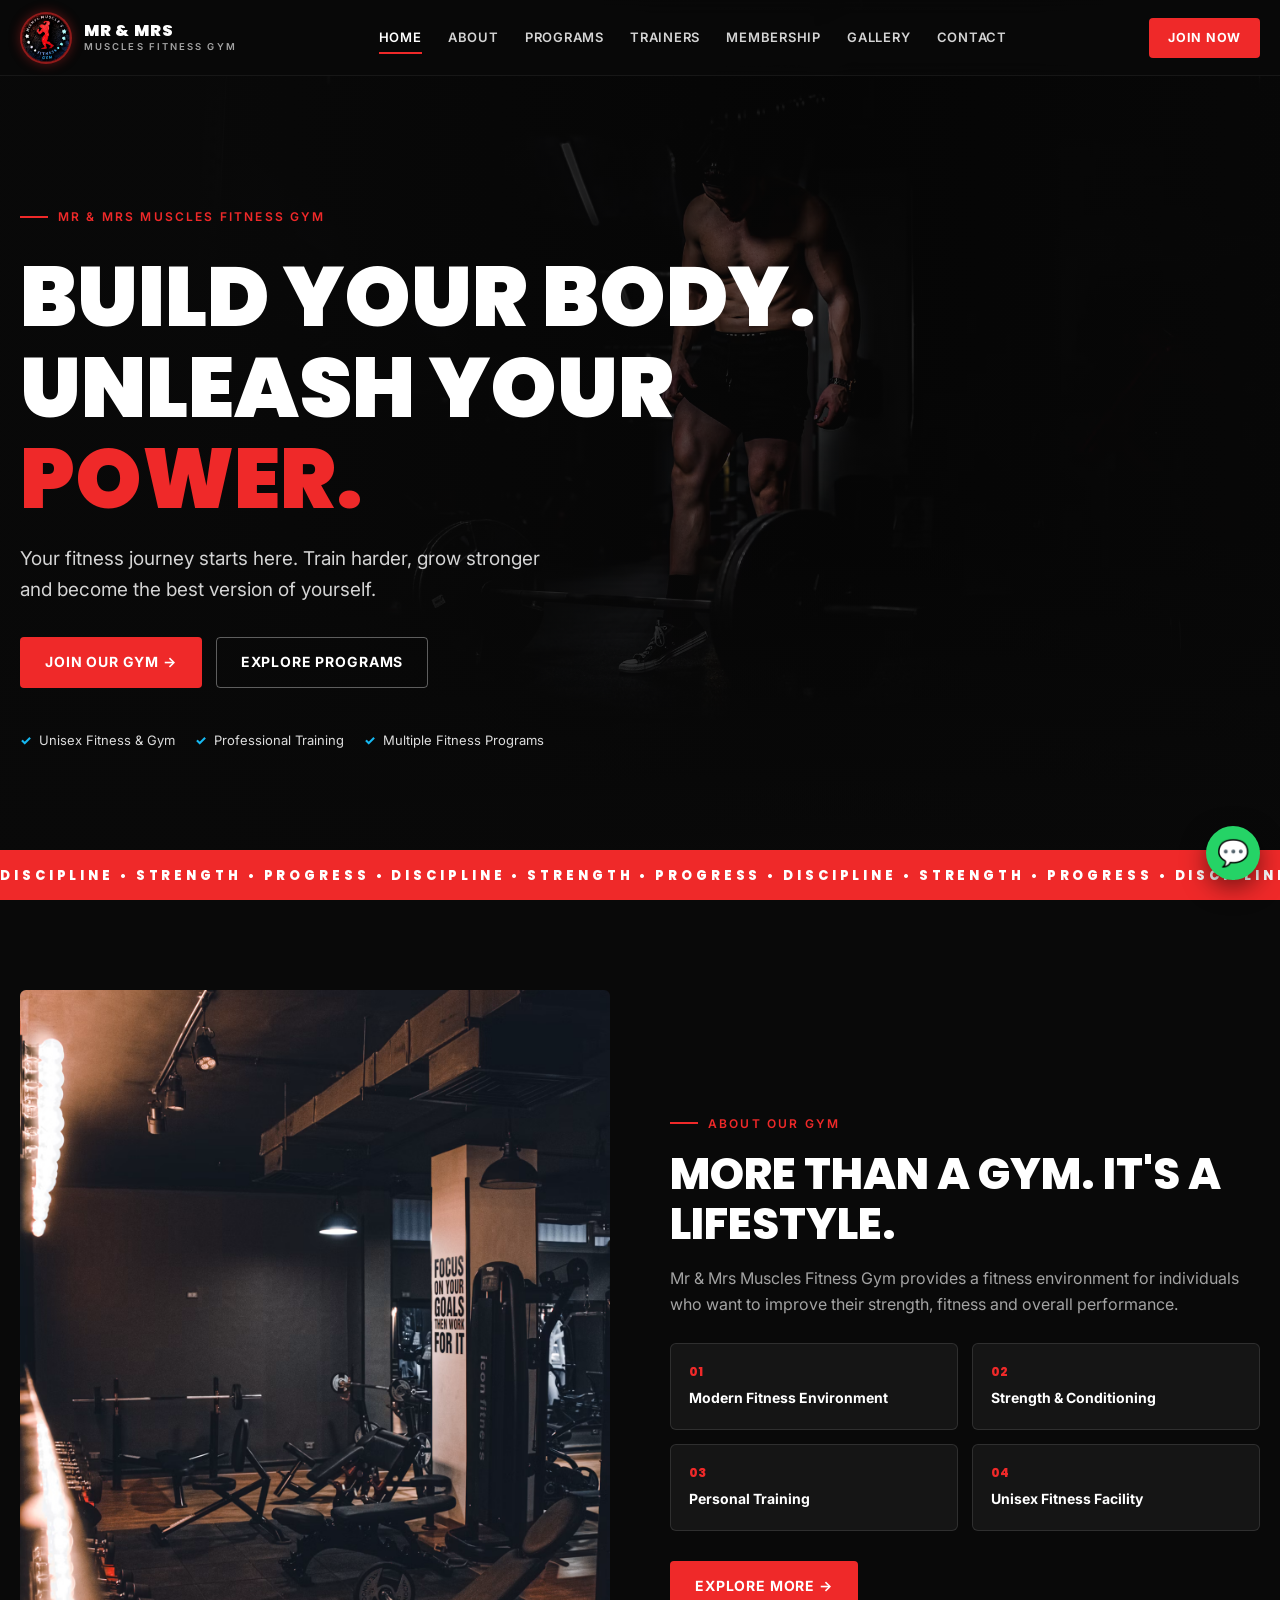
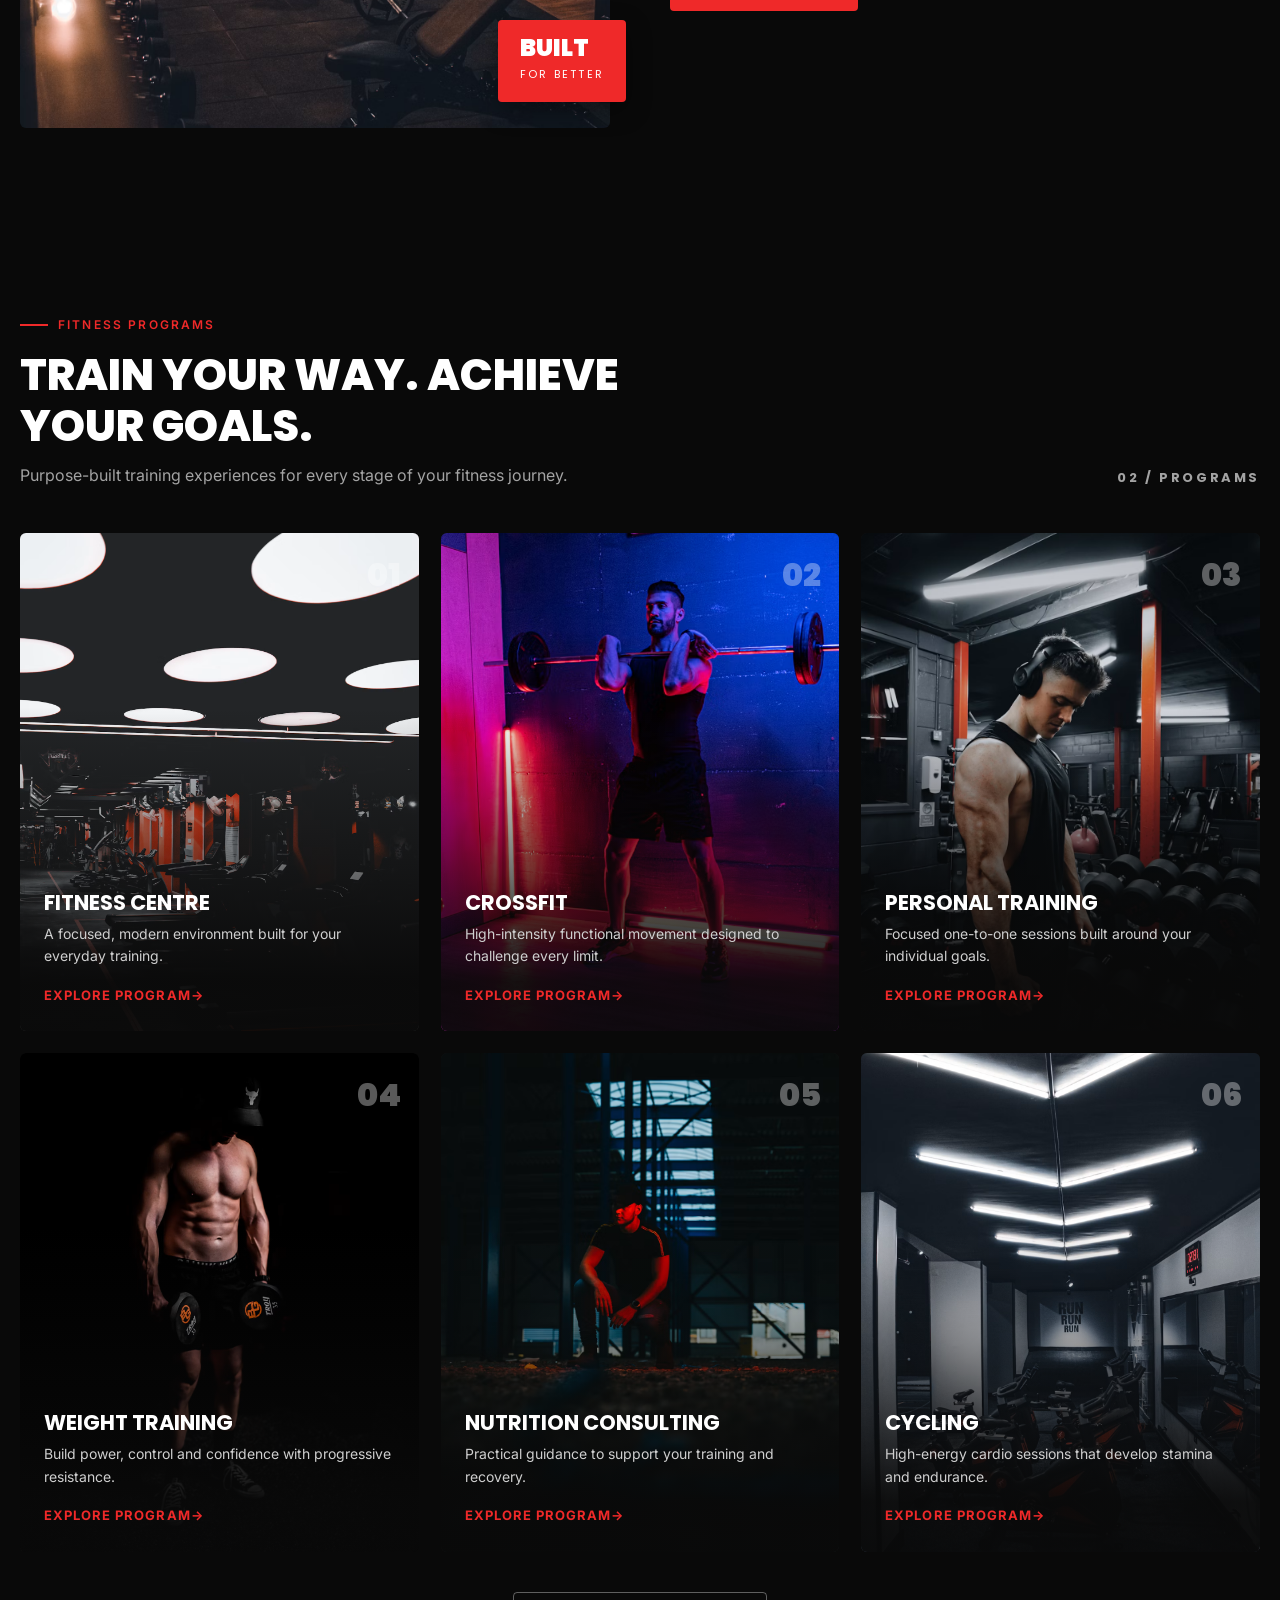
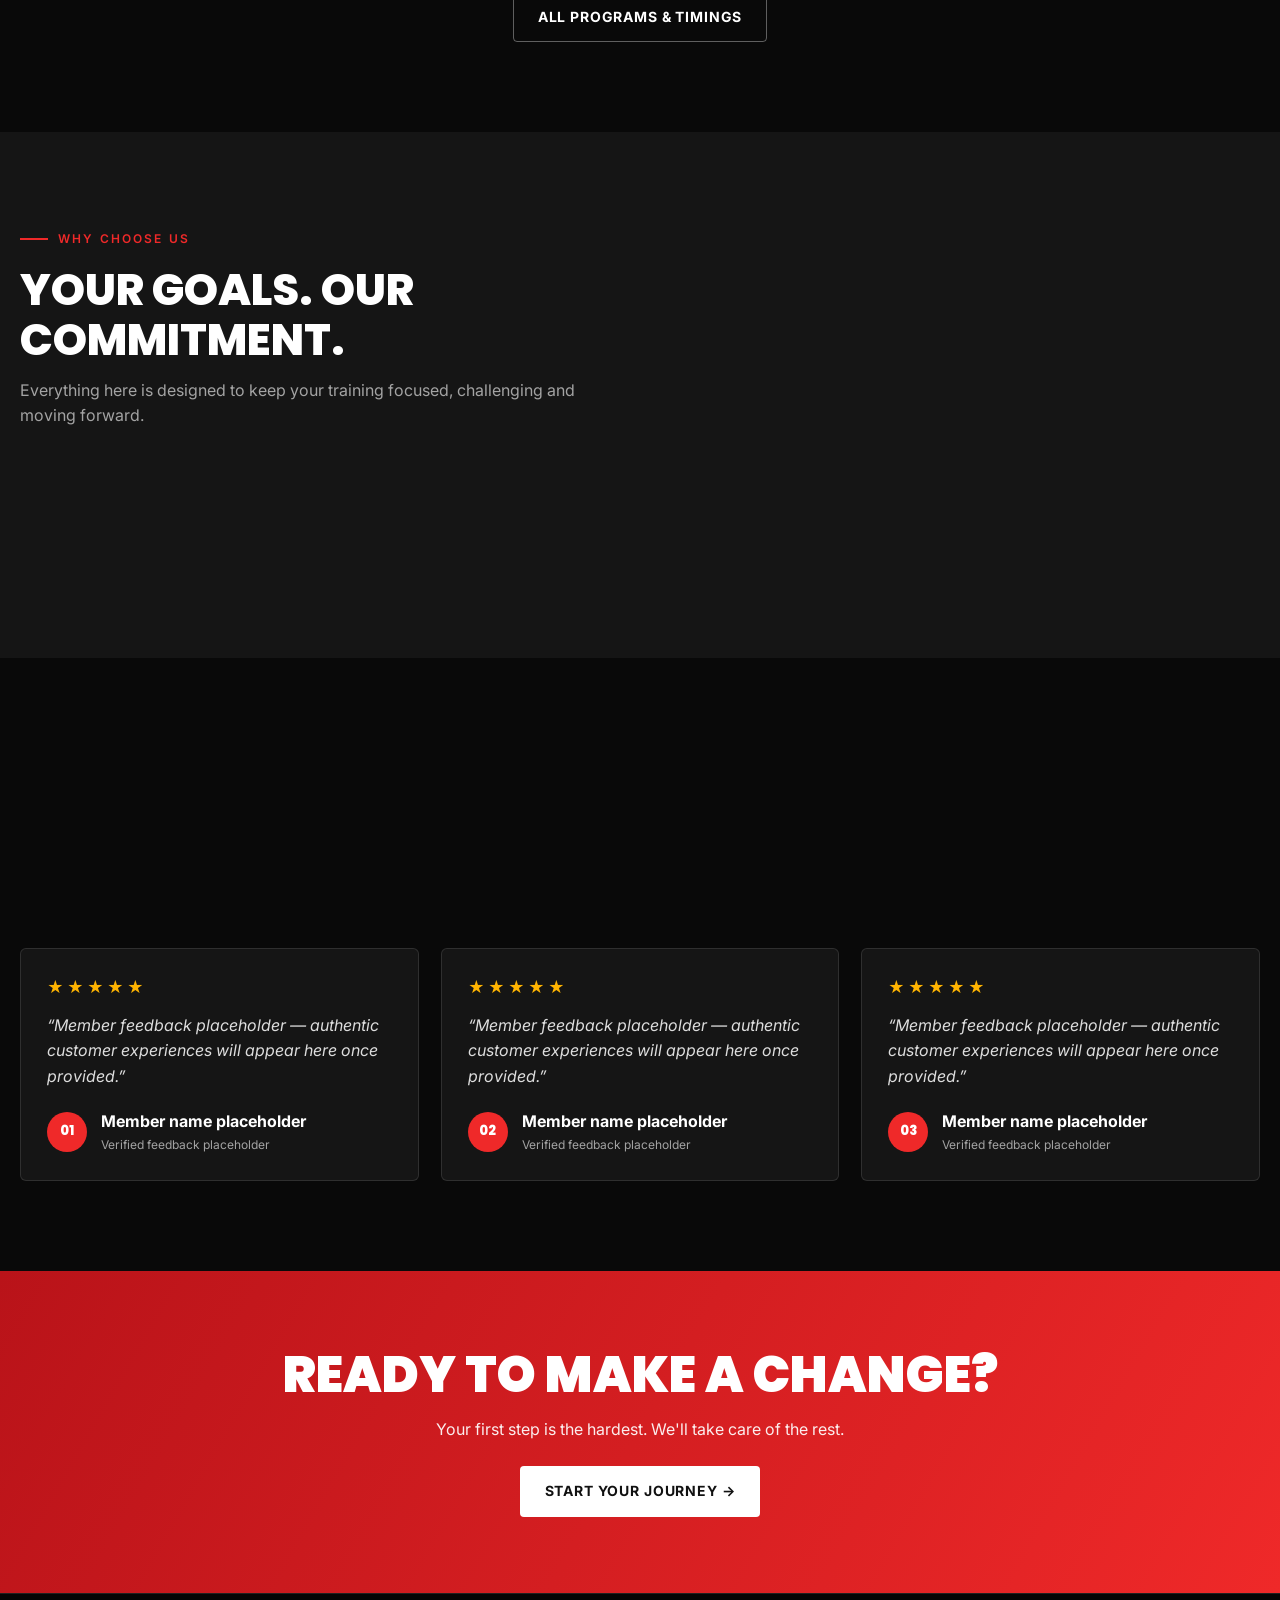
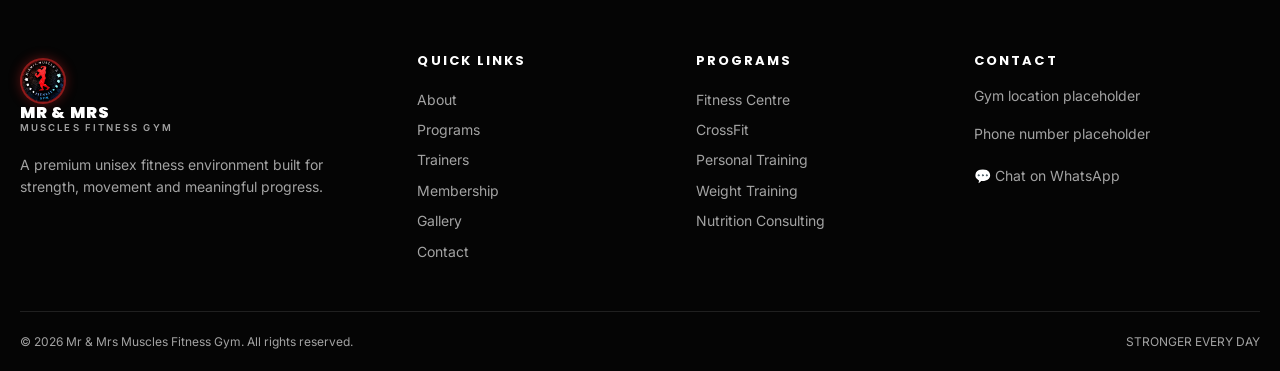
==== index.html @ eb09d8e1 "Move website files to root directory for GitHub Pages" ====
<!DOCTYPE html>
<html lang="en"><head><meta charset="UTF-8"><meta name="viewport" content="width=device-width,initial-scale=1">
<title>Home | Mr &amp; Mrs Muscles Fitness Gym</title><meta name="description" content="Explore gym programs, trainers, schedules and membership at Mr & Mrs Muscles Fitness Gym.">
<link rel="preconnect" href="https://fonts.googleapis.com"><link rel="preconnect" href="https://fonts.gstatic.com" crossorigin>
<link href="https://fonts.googleapis.com/css2?family=Inter:wght@400;500;600&family=Poppins:wght@600;700;800;900&display=swap" rel="stylesheet">
<link rel="stylesheet" href="css/style.css"></head><body>
<header><div class="container nav-wrap">
<a class="logo" href="index.html" aria-label="Home"><img src="images/logo-badge.png" alt="Mr &amp; Mrs Muscles Fitness Gym Logo" class="gym-logo"><span class="logo-text"><strong>MR &amp; MRS</strong><small>MUSCLES FITNESS GYM</small></span></a>
<nav aria-label="Primary"><button class="nav-close" aria-label="Close menu">×</button><a href="index.html" class=active>Home</a><a href="about.html">About</a><a href="programs.html">Programs</a><a href="trainers.html">Trainers</a><a href="membership.html">Membership</a><a href="gallery.html">Gallery</a><a href="contact.html">Contact</a></nav>
<div class="nav-cta"><a class="btn btn-red join-link" href="membership.html">Join now</a><button class="menu-btn" aria-label="Open menu">☰</button></div></div><div class="nav-backdrop" aria-hidden="true"></div></header>
<main><section class="hero"><img src="images/1605296867724.avif" alt="Athlete training with a barbell in a dark gym"><div class="container"><span class="eyebrow"><i></i>Mr &amp; Mrs Muscles Fitness Gym</span><h1>Build your body.<br>Unleash your <em>power.</em></h1><p class="lead">Your fitness journey starts here. Train harder, grow stronger and become the best version of yourself.</p><div class="hero-actions"><a class="btn btn-red" href="membership.html">Join our gym →</a><a class="btn btn-ghost" href="programs.html">Explore programs</a></div><div class="badges"><span>Unisex Fitness &amp; Gym</span><span>Professional Training</span><span>Multiple Fitness Programs</span></div></div><div class="ticker"><div>DISCIPLINE • STRENGTH • PROGRESS • DISCIPLINE • STRENGTH • PROGRESS • DISCIPLINE • STRENGTH • PROGRESS • DISCIPLINE • STRENGTH • PROGRESS • DISCIPLINE • STRENGTH • PROGRESS • DISCIPLINE • STRENGTH • PROGRESS • DISCIPLINE • STRENGTH • PROGRESS • DISCIPLINE • STRENGTH • PROGRESS • </div></div></section><section><div class="container"><div class="about-grid"><div class="about-img reveal"><img src="images/1637430308606.avif" alt="Premium gym training floor" loading="lazy"><div class="float"><strong>BUILT</strong><span>FOR BETTER</span></div></div>
<div class="about-text reveal"><span class="eyebrow"><i></i>About our gym</span><h2>More than a gym. It's a lifestyle.</h2>
<p>Mr &amp; Mrs Muscles Fitness Gym provides a fitness environment for individuals who want to improve their strength, fitness and overall performance.</p>
<div class="feat-list"><div class="feat"><span>01</span><strong>Modern Fitness Environment</strong></div><div class="feat"><span>02</span><strong>Strength &amp; Conditioning</strong></div><div class="feat"><span>03</span><strong>Personal Training</strong></div><div class="feat"><span>04</span><strong>Unisex Fitness Facility</strong></div></div>
<a class="btn btn-red" href="about.html">Explore more →</a></div></div></div></section><section><div class="container"><div class="sec-head reveal"><div><span class="eyebrow"><i></i>Fitness programs</span><h2>Train your way. Achieve your goals.</h2><p>Purpose-built training experiences for every stage of your fitness journey.</p></div><span class=tag>02 / PROGRAMS</span></div><div class="grid-3"><article class="prog reveal"><img src="images/1736851137148.avif" alt="Fitness Centre training" loading="lazy"><span class="num">01</span><div class="info"><h3>Fitness Centre</h3><p>A focused, modern environment built for your everyday training.</p><a class="link-arrow" href="contact.html?program=Fitness%20Centre">Explore program</a></div></article><article class="prog reveal"><img src="images/1606335545623.avif" alt="CrossFit training" loading="lazy"><span class="num">02</span><div class="info"><h3>CrossFit</h3><p>High-intensity functional movement designed to challenge every limit.</p><a class="link-arrow" href="contact.html?program=CrossFit">Explore program</a></div></article><article class="prog reveal"><img src="images/1611672585731.avif" alt="Personal Training training" loading="lazy"><span class="num">03</span><div class="info"><h3>Personal Training</h3><p>Focused one-to-one sessions built around your individual goals.</p><a class="link-arrow" href="contact.html?program=Personal%20Training">Explore program</a></div></article><article class="prog reveal"><img src="images/1605296866985.avif" alt="Weight Training training" loading="lazy"><span class="num">04</span><div class="info"><h3>Weight Training</h3><p>Build power, control and confidence with progressive resistance.</p><a class="link-arrow" href="contact.html?program=Weight%20Training">Explore program</a></div></article><article class="prog reveal"><img src="images/1610673538576.avif" alt="Nutrition Consulting training" loading="lazy"><span class="num">05</span><div class="info"><h3>Nutrition Consulting</h3><p>Practical guidance to support your training and recovery.</p><a class="link-arrow" href="contact.html?program=Nutrition%20Consulting">Explore program</a></div></article><article class="prog reveal"><img src="images/1637870473618.avif" alt="Cycling training" loading="lazy"><span class="num">06</span><div class="info"><h3>Cycling</h3><p>High-energy cardio sessions that develop stamina and endurance.</p><a class="link-arrow" href="contact.html?program=Cycling">Explore program</a></div></article></div><div class="center"><a class="btn btn-ghost" href="programs.html">All programs & timings</a></div></div></section><section class="why"><div class="container"><div class="sec-head reveal"><div><span class="eyebrow"><i></i>Why choose us</span><h2>Your goals. Our commitment.</h2><p>Everything here is designed to keep your training focused, challenging and moving forward.</p></div></div><div class="why-list reveal"><div class="why-item"><strong>01</strong><span>Dedicated Fitness Environment</span></div><div class="why-item"><strong>02</strong><span>Multiple Workout Programs</span></div><div class="why-item"><strong>03</strong><span>Strength Training</span></div><div class="why-item"><strong>04</strong><span>Personal Training</span></div><div class="why-item"><strong>05</strong><span>Unisex Fitness Facility</span></div></div></div></section><section><div class="container"><div class="sec-head reveal"><div><span class="eyebrow"><i></i>Member stories</span><h2>Real people. Real progress.</h2><p>Member experiences will be featured here as the community shares its journey.</p></div></div><div class="grid-3"><article class="quote reveal"><div class="stars">★★★★★</div><blockquote>“Member feedback placeholder — authentic customer experiences will appear here once provided.”</blockquote><div class="who"><span>01</span><div><strong>Member name placeholder</strong><small>Verified feedback placeholder</small></div></div></article><article class="quote reveal"><div class="stars">★★★★★</div><blockquote>“Member feedback placeholder — authentic customer experiences will appear here once provided.”</blockquote><div class="who"><span>02</span><div><strong>Member name placeholder</strong><small>Verified feedback placeholder</small></div></div></article><article class="quote reveal"><div class="stars">★★★★★</div><blockquote>“Member feedback placeholder — authentic customer experiences will appear here once provided.”</blockquote><div class="who"><span>03</span><div><strong>Member name placeholder</strong><small>Verified feedback placeholder</small></div></div></article></div></div></section><section class="cta"><div class="container reveal"><h2>Ready to make a change?</h2><p>Your first step is the hardest. We'll take care of the rest.</p><a class="btn" href="contact.html">Start your journey →</a></div></section></main>
<footer><div class="container"><div class="foot-grid"><div>
<a class="logo" href="index.html"><img src="images/logo-badge.png" alt="Mr &amp; Mrs Muscles Fitness Gym Logo" class="gym-logo"><span class="logo-text"><strong>MR &amp; MRS</strong><small>MUSCLES FITNESS GYM</small></span></a>
<p>A premium unisex fitness environment built for strength, movement and meaningful progress.</p></div>
<div><h4>Quick links</h4><a href="about.html">About</a><a href="programs.html">Programs</a><a href="trainers.html">Trainers</a><a href="membership.html">Membership</a><a href="gallery.html">Gallery</a><a href="contact.html">Contact</a></div>
<div><h4>Programs</h4><a href="programs.html">Fitness Centre</a><a href="programs.html">CrossFit</a><a href="programs.html">Personal Training</a><a href="programs.html">Weight Training</a><a href="programs.html">Nutrition Consulting</a></div>
<div><h4>Contact</h4><p>Gym location placeholder</p><p>Phone number placeholder</p><a href="#" data-wa="">💬 Chat on WhatsApp</a></div></div>
<div class="foot-bottom"><span>© 2026 Mr &amp; Mrs Muscles Fitness Gym. All rights reserved.</span><span>STRONGER EVERY DAY</span></div></div></footer>
<button class="wa-float" data-wa="" aria-label="WhatsApp enquiry">💬</button>

<script src="js/main.js"></script></body></html>
---- css/style.css ----
:root{
  --black:#090909;
  --panel:#151515;
  --panel-soft:#1b1b1b;
  --red:#ef2929;
  --red-dark:#b91319;
  --blue:#16b9f2;
  --white:#fff;
  --muted:#a3a3a3;
  --line:rgba(255,255,255,.11);
  --container:1240px;
  --head:76px;
}
*,*::before,*::after{box-sizing:border-box;margin:0;padding:0}
html{scroll-behavior:smooth}
body{
  font-family:Inter,-apple-system,BlinkMacSystemFont,"Segoe UI",Roboto,sans-serif;
  background:var(--black);
  color:var(--white);
  line-height:1.6;
  -webkit-font-smoothing:antialiased;
  overflow-x:hidden;
}
body.nav-active{
  overflow:hidden;
}
img{max-width:100%;height:auto;display:block}
a{color:inherit;text-decoration:none}
button,input,select,textarea{font:inherit;color:inherit}
h1,h2,h3,h4{font-family:Poppins,sans-serif;line-height:1.15;text-transform:uppercase}
.container{width:min(var(--container),100% - 32px);margin-inline:auto}
section{padding:90px 0}

.eyebrow{
  display:inline-flex;
  align-items:center;
  gap:10px;
  font-size:12px;
  font-weight:600;
  letter-spacing:.18em;
  text-transform:uppercase;
  color:var(--red);
  margin-bottom:16px;
}
.eyebrow i{width:28px;height:2px;background:var(--red);display:inline-block}

.sec-head{
  display:flex;
  justify-content:space-between;
  align-items:flex-end;
  gap:24px;
  flex-wrap:wrap;
  margin-bottom:44px;
}
.sec-head h2{font-size:clamp(26px,4vw,44px);font-weight:800;max-width:720px}
.sec-head p{color:var(--muted);margin-top:12px;max-width:560px}
.tag{font-family:Poppins,sans-serif;font-weight:700;font-size:13px;letter-spacing:.2em;color:var(--muted)}

.btn{
  display:inline-flex;
  align-items:center;
  justify-content:center;
  gap:10px;
  padding:13px 24px;
  border-radius:4px;
  font-weight:700;
  font-size:14px;
  letter-spacing:.06em;
  text-transform:uppercase;
  border:1.5px solid transparent;
  cursor:pointer;
  transition:.25s ease;
  white-space:nowrap;
}
.btn-red{background:var(--red);color:#fff}
.btn-red:hover{background:var(--red-dark);transform:translateY(-2px)}
.btn-ghost{border-color:rgba(255,255,255,.35);color:#fff}
.btn-ghost:hover{border-color:var(--red);color:var(--red)}
.btn-wa{background:#25d366;color:#04210f}
.btn-wa:hover{filter:brightness(1.08)}

/* ==================== HEADER & NAVIGATION ==================== */
header{
  position:fixed;
  top:0;
  left:0;
  right:0;
  height:var(--head);
  z-index:100;
  transition:background .3s,backdrop-filter .3s,border-color .3s;
  background:rgba(9,9,9,.82);
  backdrop-filter:blur(10px);
  border-bottom:1px solid rgba(255,255,255,.06);
}
header.solid{
  background:rgba(9,9,9,.96);
  backdrop-filter:blur(14px);
  border-bottom:1px solid var(--line);
  box-shadow:0 4px 20px rgba(0,0,0,.6);
}

.nav-wrap{
  height:100%;
  display:flex;
  align-items:center;
  justify-content:space-between;
  gap:16px;
}

/* Brand Logo */
.logo{
  display:flex;
  align-items:center;
  gap:12px;
  text-decoration:none;
  flex-shrink:0;
}
.gym-logo{
  width:52px;
  height:52px;
  border-radius:50%;
  object-fit:cover;
  display:block;
  background:#050505;
  box-shadow:0 0 12px rgba(239,41,41,.35);
  border:2px solid rgba(239,41,41,.6);
  flex-shrink:0;
  transition:transform .25s ease;
}
.logo:hover .gym-logo{
  transform:scale(1.05);
}
.logo-text{
  display:flex;
  flex-direction:column;
  justify-content:center;
  line-height:1.1;
  white-space:nowrap;
}
.logo-text strong{
  font-family:Poppins,sans-serif;
  font-size:16px;
  font-weight:900;
  letter-spacing:.05em;
  color:#fff;
}
.logo-text small{
  font-size:9.5px;
  font-weight:600;
  letter-spacing:.22em;
  color:var(--muted);
  text-transform:uppercase;
  margin-top:2px;
}

/* Desktop Navigation */
nav{
  display:flex;
  align-items:center;
  gap:26px;
}
nav a{
  font-size:13px;
  font-weight:600;
  letter-spacing:.06em;
  text-transform:uppercase;
  color:#d4d4d4;
  position:relative;
  padding:6px 0;
  transition:color .2s;
  white-space:nowrap;
}
nav a::after{
  content:"";
  position:absolute;
  left:0;
  bottom:0;
  height:2px;
  width:0;
  background:var(--red);
  transition:width .25s ease;
}
nav a:hover,nav a.active{
  color:#fff;
}
nav a:hover::after,nav a.active::after{
  width:100%;
}

.nav-cta{
  display:flex;
  align-items:center;
  gap:12px;
  flex-shrink:0;
}
.join-link{
  padding:9px 18px;
  font-size:12.5px;
}
.menu-btn{
  display:none;
  align-items:center;
  justify-content:center;
  background:var(--panel);
  border:1px solid var(--line);
  color:#fff;
  font-size:24px;
  width:44px;
  height:44px;
  border-radius:6px;
  cursor:pointer;
  line-height:1;
  transition:border-color .2s,background .2s;
}
.menu-btn:hover{
  border-color:var(--red);
  background:var(--panel-soft);
}
.nav-close{
  display:none;
  background:rgba(255,255,255,.08);
  border:1px solid var(--line);
  color:#fff;
  font-size:26px;
  width:38px;
  height:38px;
  border-radius:50%;
  cursor:pointer;
  line-height:1;
  transition:background .2s,border-color .2s;
}
.nav-close:hover{
  background:var(--red);
  border-color:var(--red);
}

/* Nav Backdrop for Mobile */
.nav-backdrop{
  position:fixed;
  inset:0;
  background:rgba(0,0,0,.75);
  backdrop-filter:blur(4px);
  z-index:140;
  opacity:0;
  visibility:hidden;
  transition:opacity .3s ease,visibility .3s ease;
}
.nav-backdrop.open{
  opacity:1;
  visibility:visible;
}

/* ==================== HERO SECTION ==================== */
.hero{
  position:relative;
  min-height:100vh;
  display:flex;
  align-items:center;
  padding:140px 0 90px;
  overflow:hidden;
}
.hero>img{
  position:absolute;
  inset:0;
  width:100%;
  height:100%;
  object-fit:cover;
}
.hero::before{
  content:"";
  position:absolute;
  inset:0;
  background:linear-gradient(90deg,rgba(9,9,9,.94) 15%,rgba(9,9,9,.6) 65%,rgba(9,9,9,.8) 100%),linear-gradient(0deg,var(--black),transparent 40%);
  z-index:1;
}
.hero .container{position:relative;z-index:2}
.hero h1{
  font-size:clamp(36px,7vw,84px);
  font-weight:900;
  margin:10px 0 20px;
  max-width:900px;
  line-height:1.08;
}
.hero h1 em{font-style:normal;color:var(--red)}
.hero p.lead{
  max-width:540px;
  color:#d4d4d4;
  font-size:clamp(16px,2vw,19px);
  margin-bottom:32px;
}
.hero-actions{display:flex;gap:14px;flex-wrap:wrap;margin-bottom:42px}
.badges{display:flex;gap:20px;flex-wrap:wrap;font-size:13px;color:#ddd}
.badges span{display:inline-flex;align-items:center}
.badges span::before{content:"✓";color:var(--blue);margin-right:8px;font-weight:800}

.ticker{
  position:absolute;
  bottom:0;
  left:0;
  right:0;
  z-index:2;
  background:var(--red);
  padding:12px 0;
  overflow:hidden;
  white-space:nowrap;
}
.ticker div{
  display:inline-block;
  animation:tick 24s linear infinite;
  font-family:Poppins,sans-serif;
  font-weight:800;
  letter-spacing:.3em;
  font-size:13px;
}
@keyframes tick{to{transform:translateX(-50%)}}

/* Inner Page Hero */
.page-hero{
  padding:150px 0 60px;
  background:radial-gradient(900px 300px at 80% 0,rgba(239,41,41,.18),transparent),var(--black);
  border-bottom:1px solid var(--line);
}
.page-hero h1{font-size:clamp(30px,5.5vw,62px);font-weight:900;max-width:900px}
.page-hero p{color:var(--muted);margin-top:14px;max-width:620px;font-size:16px}
.crumbs{
  font-size:12px;
  letter-spacing:.14em;
  text-transform:uppercase;
  color:var(--muted);
  margin-bottom:16px;
}
.crumbs a:hover{color:var(--red)}

/* ==================== ABOUT SECTION ==================== */
.about-grid{
  display:grid;
  grid-template-columns:1fr 1fr;
  gap:60px;
  align-items:center;
}
.about-img{position:relative}
.about-img img{width:100%;aspect-ratio:4/5;object-fit:cover;border-radius:6px}
.about-img .float{
  position:absolute;
  right:-16px;
  bottom:26px;
  background:var(--red);
  padding:16px 22px;
  border-radius:4px;
  font-family:Poppins,sans-serif;
  box-shadow:0 8px 24px rgba(0,0,0,.4);
}
.about-img .float strong{display:block;font-size:24px;font-weight:900;line-height:1}
.about-img .float span{font-size:11px;letter-spacing:.2em}
.about-text h2{font-size:clamp(26px,3.8vw,44px);font-weight:800;margin-bottom:16px}
.about-text>p{color:var(--muted);margin-bottom:26px}
.feat-list{display:grid;grid-template-columns:1fr 1fr;gap:14px;margin-bottom:30px}
.feat{background:var(--panel);border:1px solid var(--line);padding:18px;border-radius:6px;transition:.25s}
.feat:hover{border-color:var(--red);transform:translateY(-3px)}
.feat span{color:var(--red);font-family:Poppins,sans-serif;font-weight:800;font-size:12px;display:block;margin-bottom:4px}
.feat strong{font-size:14px}

/* ==================== GRID / CARDS ==================== */
.grid-3{display:grid;grid-template-columns:repeat(3,1fr);gap:22px}
.prog{
  position:relative;
  overflow:hidden;
  border-radius:6px;
  aspect-ratio:4/5;
  display:flex;
  align-items:flex-end;
  background:var(--panel);
}
.prog img{position:absolute;inset:0;width:100%;height:100%;object-fit:cover;transition:transform .6s}
.prog::after{content:"";position:absolute;inset:0;background:linear-gradient(0deg,rgba(9,9,9,.95) 10%,transparent 65%)}
.prog:hover img{transform:scale(1.08)}
.prog .num{position:absolute;top:16px;right:18px;z-index:2;font-family:Poppins,sans-serif;font-weight:900;font-size:32px;color:rgba(255,255,255,.35)}
.prog .info{position:relative;z-index:2;padding:24px}
.prog h3{font-size:21px;margin-bottom:8px}
.prog p{color:#cfcfcf;font-size:14px;margin-bottom:14px}
.link-arrow{font-size:13px;font-weight:700;letter-spacing:.08em;text-transform:uppercase;color:var(--red)}
.link-arrow::after{content:" →";transition:.2s;display:inline-block}
.link-arrow:hover::after{transform:translateX(5px)}
.center{text-align:center;margin-top:40px}

/* ==================== WHY CHOOSE US ==================== */
.why{background:var(--panel)}
.why-list{display:grid;grid-template-columns:repeat(5,1fr);gap:16px}
.why-item{border-top:2px solid var(--red);padding-top:16px}
.why-item strong{font-family:Poppins,sans-serif;font-size:32px;font-weight:900;color:rgba(255,255,255,.2);display:block}
.why-item span{font-weight:600;font-size:15px}

/* ==================== TRAINERS ==================== */
.trainer{background:var(--panel);border:1px solid var(--line);border-radius:6px;overflow:hidden;transition:.25s}
.trainer:hover{border-color:var(--red);transform:translateY(-4px)}
.trainer .ph{position:relative}
.trainer img{aspect-ratio:4/4.4;width:100%;object-fit:cover;filter:grayscale(.35)}
.trainer .ph span{
  position:absolute;
  top:14px;
  left:14px;
  background:var(--red);
  font-size:11px;
  font-weight:700;
  letter-spacing:.16em;
  padding:5px 10px;
  border-radius:3px;
}
.trainer .body{padding:20px}
.trainer p{color:var(--muted);font-size:13px}
.trainer h3{font-size:19px;margin:4px 0 6px}
.trainer small{color:var(--muted);display:block;margin-bottom:14px}

/* ==================== TIMETABLE ==================== */
.table{border:1px solid var(--line);border-radius:6px;overflow:hidden}
.row{
  display:grid;
  grid-template-columns:1.2fr 2fr 1.4fr;
  gap:16px;
  padding:16px 24px;
  border-bottom:1px solid var(--line);
  align-items:center;
}
.row:last-child{border-bottom:0}
.row.head{background:var(--panel-soft);font-size:12px;letter-spacing:.16em;text-transform:uppercase;color:var(--muted)}
.row strong{font-family:Poppins,sans-serif;font-size:16px}
.row time{color:#ddd}
.row .today{
  background:var(--blue);
  color:#001a24;
  font-size:10px;
  font-weight:800;
  letter-spacing:.1em;
  padding:3px 8px;
  border-radius:20px;
  margin-left:10px;
  text-transform:uppercase;
}
.row.is-today{background:rgba(239,41,41,.12);box-shadow:inset 3px 0 var(--red)}

/* ==================== MEMBERSHIP ==================== */
.plans{display:grid;grid-template-columns:repeat(4,1fr);gap:18px}
.plan{
  position:relative;
  background:var(--panel);
  border:1px solid var(--line);
  border-radius:6px;
  padding:30px 24px;
  display:flex;
  flex-direction:column;
  transition:.25s;
}
.plan:hover{transform:translateY(-5px);border-color:var(--red)}
.plan.premium{border-color:var(--red);background:linear-gradient(180deg,rgba(239,41,41,.14),var(--panel) 55%)}
.plan .badge{
  position:absolute;
  top:-12px;
  left:24px;
  background:var(--red);
  font-size:10px;
  font-weight:800;
  letter-spacing:.14em;
  text-transform:uppercase;
  padding:5px 12px;
  border-radius:3px;
}
.plan .n{color:var(--muted);font-family:Poppins,sans-serif;font-weight:800;font-size:12px}
.plan h3{font-size:23px;margin:8px 0 4px}
.plan h3 small{display:block;font-size:11px;letter-spacing:.2em;color:var(--muted);font-weight:500;margin-top:4px}
.price{
  margin:18px 0;
  padding:14px 0;
  border-block:1px solid var(--line);
  font-size:13.5px;
  color:var(--muted);
}
.price strong{display:block;color:#fff;font-family:Poppins,sans-serif;font-size:20px;text-transform:uppercase}
.plan ul{list-style:none;margin-bottom:24px;flex:1}
.plan li{font-size:13.5px;color:#ddd;padding:6px 0 6px 24px;position:relative}
.plan li::before{content:"✓";position:absolute;left:0;color:var(--blue);font-weight:800}
.plan .btn{justify-content:center}

details{background:var(--panel);border:1px solid var(--line);border-radius:6px;margin-bottom:12px}
summary{cursor:pointer;padding:18px 22px;font-weight:600;list-style:none;display:flex;justify-content:space-between;align-items:center}
summary::after{content:"+";color:var(--red);font-size:22px;line-height:1}
details[open] summary::after{content:"–"}
details p{padding:0 22px 20px;color:var(--muted)}

/* ==================== GALLERY & LIGHTBOX ==================== */
.gallery{display:grid;grid-template-columns:repeat(3,1fr);gap:16px}
.g-item{
  position:relative;
  border:0;
  padding:0;
  overflow:hidden;
  border-radius:6px;
  cursor:pointer;
  background:var(--panel);
  aspect-ratio:1;
}
.g-item:nth-child(1),.g-item:nth-child(4){grid-row:span 2;aspect-ratio:auto}
.g-item img{width:100%;height:100%;object-fit:cover;transition:transform .6s}
.g-item:hover img{transform:scale(1.07)}
.g-item .cap{
  position:absolute;
  inset:auto 0 0 0;
  padding:20px;
  text-align:left;
  background:linear-gradient(0deg,rgba(0,0,0,.85),transparent);
  opacity:0;
  transform:translateY(10px);
  transition:.3s;
}
.g-item:hover .cap{opacity:1;transform:none}
.cap small{display:block;font-size:11px;letter-spacing:.14em;color:var(--blue);text-transform:uppercase}
.cap strong{font-family:Poppins,sans-serif}

.lightbox{
  position:fixed;
  inset:0;
  background:rgba(0,0,0,.94);
  z-index:200;
  display:none;
  align-items:center;
  justify-content:center;
  padding:24px;
}
.lightbox.open{display:flex}
.lightbox img{max-height:84vh;max-width:92vw;border-radius:6px;object-fit:contain}
.lb-btn{
  position:absolute;
  background:var(--panel);
  border:1px solid var(--line);
  width:44px;
  height:44px;
  border-radius:50%;
  font-size:22px;
  cursor:pointer;
  display:grid;
  place-items:center;
  color:#fff;
  transition:.2s;
}
.lb-btn:hover{background:var(--red)}
.lb-close{top:20px;right:20px}
.lb-prev{left:20px}
.lb-next{right:20px}
.lb-cap{
  position:absolute;
  bottom:20px;
  left:0;
  right:0;
  text-align:center;
  font-family:Poppins,sans-serif;
  letter-spacing:.1em;
  text-transform:uppercase;
  font-size:13px;
  color:#ddd;
}

/* ==================== TESTIMONIALS ==================== */
.stars{color:#ffb400;letter-spacing:3px;margin-bottom:12px}
.quote{background:var(--panel);border:1px solid var(--line);border-radius:6px;padding:26px}
.quote blockquote{color:#ddd;margin-bottom:20px;font-style:italic}
.who{display:flex;align-items:center;gap:14px}
.who>span{
  width:40px;
  height:40px;
  border-radius:50%;
  background:var(--red);
  display:grid;
  place-items:center;
  font-family:Poppins,sans-serif;
  font-weight:800;
  font-size:13px;
  flex-shrink:0;
}
.who small{display:block;color:var(--muted);font-size:12px}

/* ==================== CONTACT ==================== */
.contact-grid{display:grid;grid-template-columns:1fr 1.15fr;gap:44px;align-items:start}
.info-item{
  display:flex;
  gap:16px;
  align-items:center;
  background:var(--panel);
  border:1px solid var(--line);
  border-radius:6px;
  padding:16px 18px;
  margin-bottom:12px;
}
.info-item i{
  font-style:normal;
  width:44px;
  height:44px;
  display:grid;
  place-items:center;
  background:rgba(239,41,41,.15);
  color:var(--red);
  border-radius:6px;
  font-size:18px;
  flex-shrink:0;
}
.info-item small{display:block;color:var(--muted);font-size:11px;letter-spacing:.1em;text-transform:uppercase}
.map{
  margin-top:16px;
  border:1px dashed var(--line);
  border-radius:6px;
  padding:44px 20px;
  text-align:center;
  color:var(--muted);
  background:var(--panel);
}
.map strong{display:block;color:#fff;font-family:Poppins,sans-serif;margin-bottom:4px}

form{background:var(--panel);border:1px solid var(--line);border-radius:8px;padding:32px}
form h3{font-size:24px;margin:4px 0 22px}
.field{display:block;margin-bottom:16px}
.field span{display:block;font-size:12px;font-weight:600;letter-spacing:.08em;text-transform:uppercase;color:var(--muted);margin-bottom:6px}
.field input,.field select,.field textarea{
  width:100%;
  background:var(--black);
  border:1px solid var(--line);
  border-radius:4px;
  padding:12px 14px;
  outline:0;
  transition:border-color .2s;
}
.field input:focus,.field select:focus,.field textarea:focus{border-color:var(--red)}
.field.err input,.field.err select,.field.err textarea{border-color:var(--red)}
.field em{display:none;color:var(--red);font-size:12px;font-style:normal;margin-top:4px}
.field.err em{display:block}
.form-actions{display:flex;flex-direction:column;gap:12px;margin-top:8px}
.form-actions .btn{justify-content:center;width:100%}
.form-ok{
  display:none;
  margin-top:16px;
  padding:14px;
  border-radius:4px;
  background:rgba(22,185,242,.12);
  border:1px solid var(--blue);
  color:#bfeeff;
  font-size:14px;
}

/* ==================== CALL TO ACTION & FOOTER ==================== */
.cta{background:linear-gradient(120deg,var(--red-dark),var(--red));text-align:center;padding:76px 0}
.cta h2{font-size:clamp(26px,4.2vw,50px);font-weight:900;margin-bottom:12px}
.cta p{margin-bottom:24px;opacity:.92;font-size:16px}
.cta .btn{background:#fff;color:#111}
.cta .btn:hover{background:#111;color:#fff}

footer{background:#050505;border-top:1px solid var(--line);padding:60px 0 0}
.foot-grid{
  display:grid;
  grid-template-columns:1.5fr 1fr 1fr 1.2fr;
  gap:40px;
  padding-bottom:44px;
}
.foot-grid .gym-logo{width:46px;height:46px}
.foot-grid p{color:var(--muted);font-size:14px;margin:16px 0}
.foot-grid h4{font-size:13px;letter-spacing:.16em;margin-bottom:16px}
.foot-grid a{display:block;color:var(--muted);font-size:14px;padding:4px 0}
.foot-grid a:hover{color:var(--red)}
.foot-bottom{
  border-top:1px solid var(--line);
  padding:20px 0;
  display:flex;
  justify-content:space-between;
  flex-wrap:wrap;
  gap:12px;
  font-size:12px;
  color:var(--muted);
}

/* Floating WhatsApp */
.wa-float{
  position:fixed;
  right:20px;
  bottom:20px;
  z-index:90;
  width:54px;
  height:54px;
  border-radius:50%;
  background:#25d366;
  display:grid;
  place-items:center;
  font-size:26px;
  border:0;
  cursor:pointer;
  box-shadow:0 8px 24px rgba(0,0,0,.5);
  animation:pulse 2.4s infinite;
}
@keyframes pulse{
  0%{box-shadow:0 0 0 0 rgba(37,211,102,.5)}
  70%{box-shadow:0 0 0 16px transparent}
}

.reveal{opacity:0;transform:translateY(28px);transition:opacity .7s,transform .7s}
.reveal.in{opacity:1;transform:none}

/* ==================== RESPONSIVE BREAKPOINTS ==================== */
@media (max-width: 1024px){
  :root{--head:70px}
  .plans{grid-template-columns:repeat(2,1fr)}
  .why-list{grid-template-columns:repeat(3,1fr)}
  .foot-grid{grid-template-columns:1fr 1fr}
  .about-grid,.contact-grid{grid-template-columns:1fr;gap:40px}
  .grid-3{grid-template-columns:repeat(2,1fr)}
  
  /* Mobile Navigation Drawer */
  .menu-btn{display:flex}
  .join-link{display:none}
  
  nav{
    position:fixed;
    top:0;
    right:0;
    bottom:0;
    width:min(320px,84vw);
    background:linear-gradient(180deg,#141414 0%,#0a0a0a 100%);
    display:flex;
    flex-direction:column;
    align-items:stretch;
    justify-content:flex-start;
    gap:0;
    padding:80px 24px 40px;
    transform:translateX(100%);
    transition:transform .35s cubic-bezier(0.16, 1, 0.3, 1);
    border-left:1px solid var(--line);
    box-shadow:-12px 0 35px rgba(0,0,0,.85);
    z-index:150;
    overflow-y:auto;
    -webkit-overflow-scrolling:touch;
  }
  nav.open{
    transform:translateX(0);
  }
  nav a{
    font-size:16px;
    font-weight:700;
    letter-spacing:.08em;
    color:#e0e0e0;
    padding:16px 14px;
    border-radius:6px;
    border-bottom:1px solid rgba(255,255,255,.06);
    display:flex;
    align-items:center;
    justify-content:space-between;
    transition:all .2s ease;
  }
  nav a::after{
    content:"→";
    position:static;
    height:auto;
    width:auto;
    background:none;
    color:var(--muted);
    font-size:16px;
    transition:transform .2s,color .2s;
  }
  nav a:hover,nav a.active{
    background:rgba(239,41,41,.12);
    color:var(--white);
    padding-left:18px;
    border-color:rgba(239,41,41,.25);
  }
  nav a:hover::after,nav a.active::after{
    color:var(--red);
    transform:translateX(4px);
  }
  .nav-close{
    display:flex;
    align-items:center;
    justify-content:center;
    position:absolute;
    top:20px;
    right:20px;
    color:#fff;
    z-index:2;
  }
}

@media (max-width: 768px){
  :root{--head:66px}
  section{padding:60px 0}
  .container{width:min(var(--container),100% - 24px)}
  
  .gym-logo{width:46px;height:46px}
  .logo-text strong{font-size:14.5px}
  .logo-text small{font-size:8.5px;letter-spacing:.18em}

  .hero{padding:120px 0 80px;min-height:auto}
  .hero-actions{flex-direction:column;width:100%}
  .hero-actions .btn{width:100%;text-align:center}
  .badges{gap:14px;font-size:12px}

  .page-hero{padding:120px 0 45px}
  
  .about-img .float{right:10px;bottom:15px;padding:12px 18px}
  .about-img .float strong{font-size:20px}
  .about-img .float span{font-size:10px}
  
  .grid-3{grid-template-columns:1fr}
  .prog{aspect-ratio:16/11}
  
  .why-list{grid-template-columns:repeat(2,1fr)}
  .plans{grid-template-columns:1fr}
  
  .row{
    grid-template-columns:1fr;
    gap:6px;
    padding:16px 20px;
  }
  .row.head{display:none}
  
  .gallery{grid-template-columns:1fr 1fr;gap:12px}
  .g-item:nth-child(1),.g-item:nth-child(4){grid-row:auto;aspect-ratio:1}
  
  .foot-grid{grid-template-columns:1fr;gap:30px}
  .foot-bottom{flex-direction:column;text-align:center;align-items:center}
}

@media (max-width: 480px){
  :root{--head:62px}
  .container{width:100%;padding-inline:16px}
  
  .gym-logo{width:42px;height:42px}
  .logo-text strong{font-size:13.5px}
  .logo-text small{font-size:8px;letter-spacing:.14em}
  
  .hero h1{font-size:32px}
  .hero p.lead{font-size:15px}
  
  .feat-list{grid-template-columns:1fr}
  .why-list{grid-template-columns:1fr}
  .gallery{grid-template-columns:1fr}
  
  form{padding:22px 18px}
  form h3{font-size:22px}
  
  .info-item{padding:14px 16px}
  .wa-float{right:16px;bottom:16px;width:50px;height:50px;font-size:24px}
  .lb-prev{left:10px}
  .lb-next{right:10px}
}
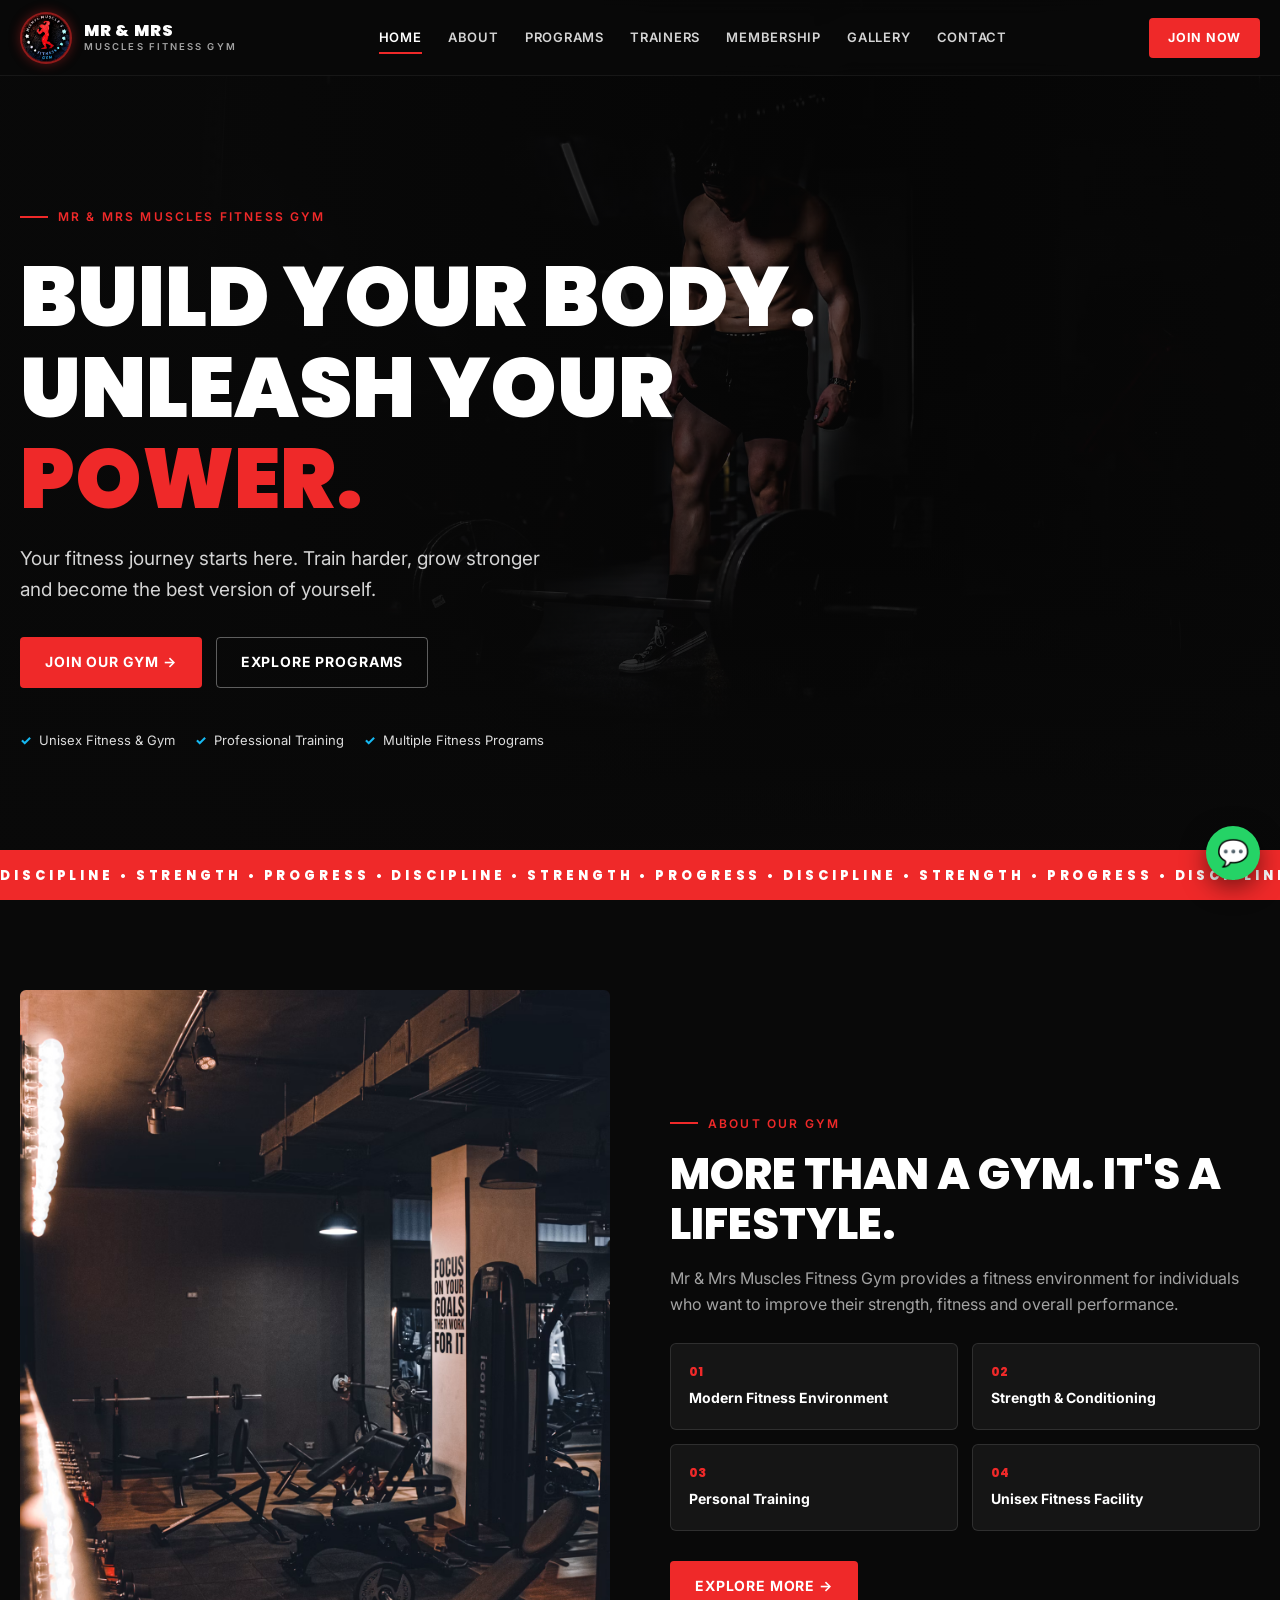
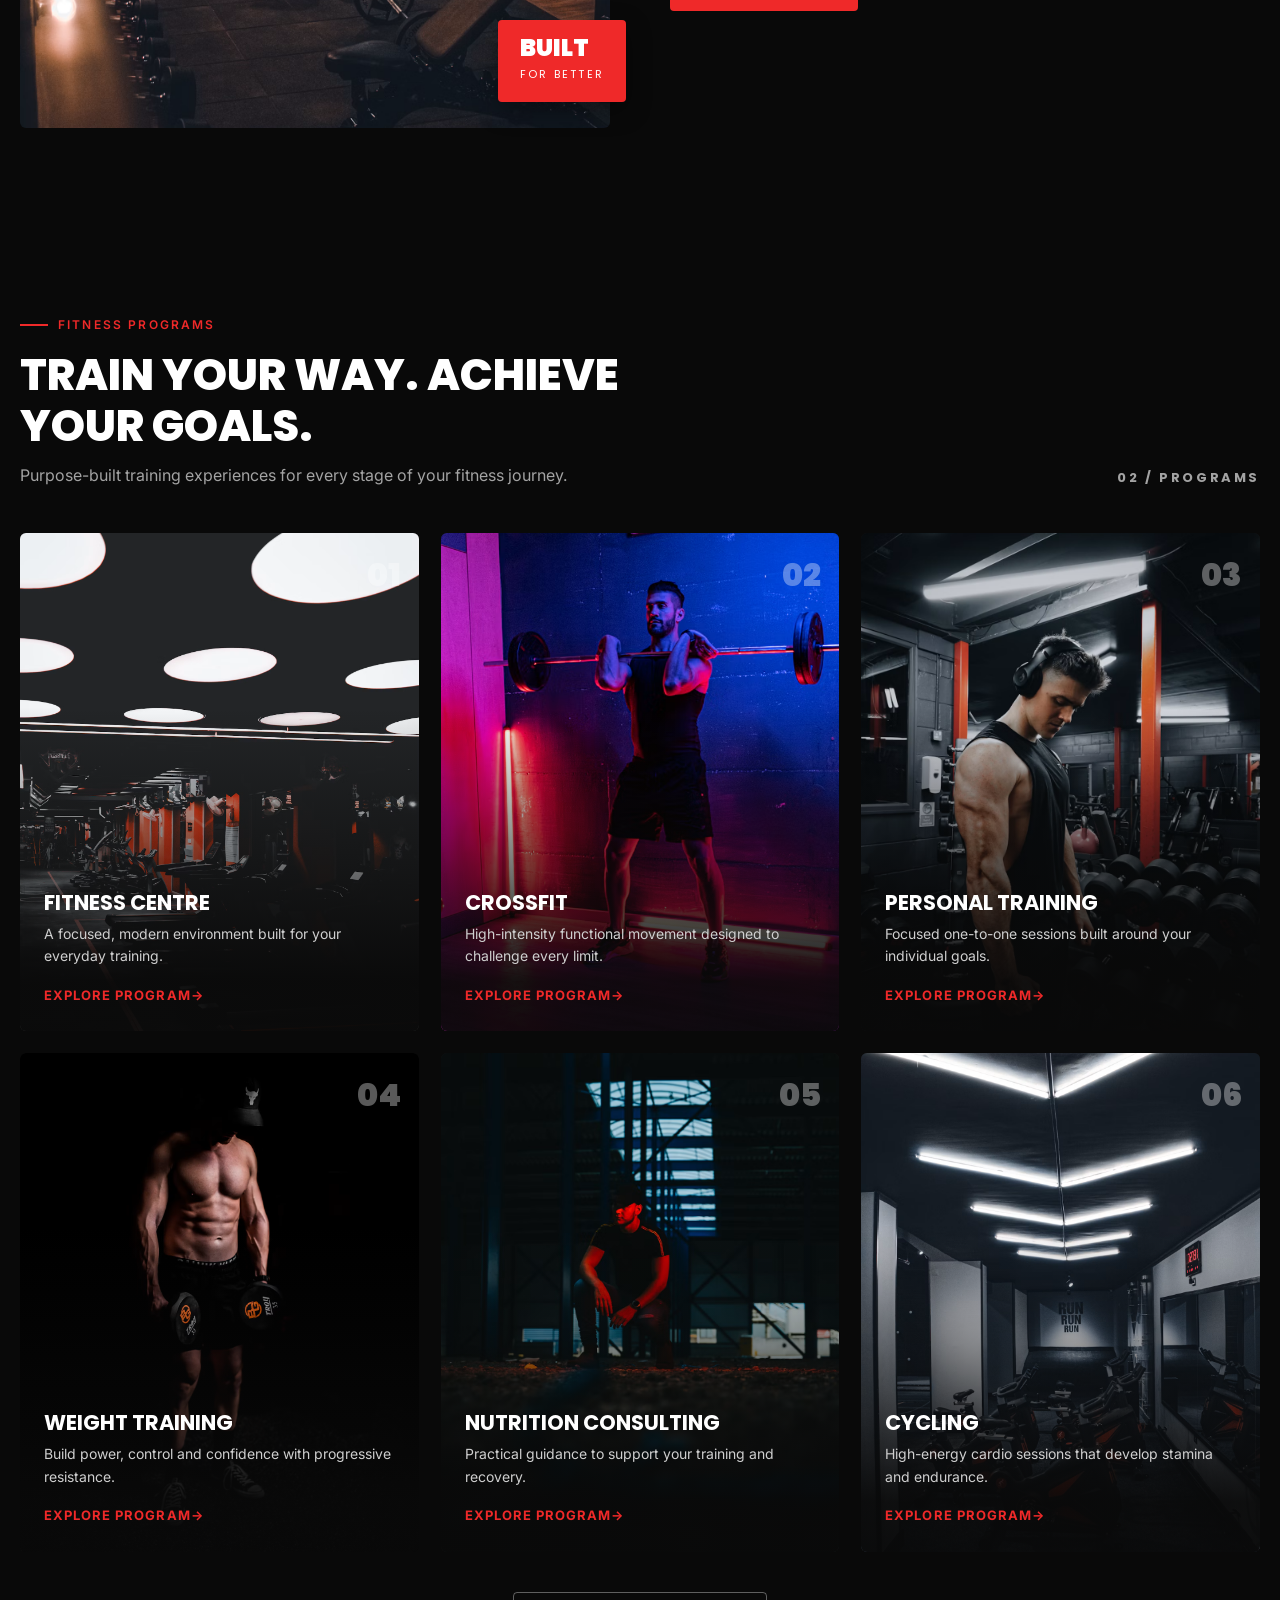
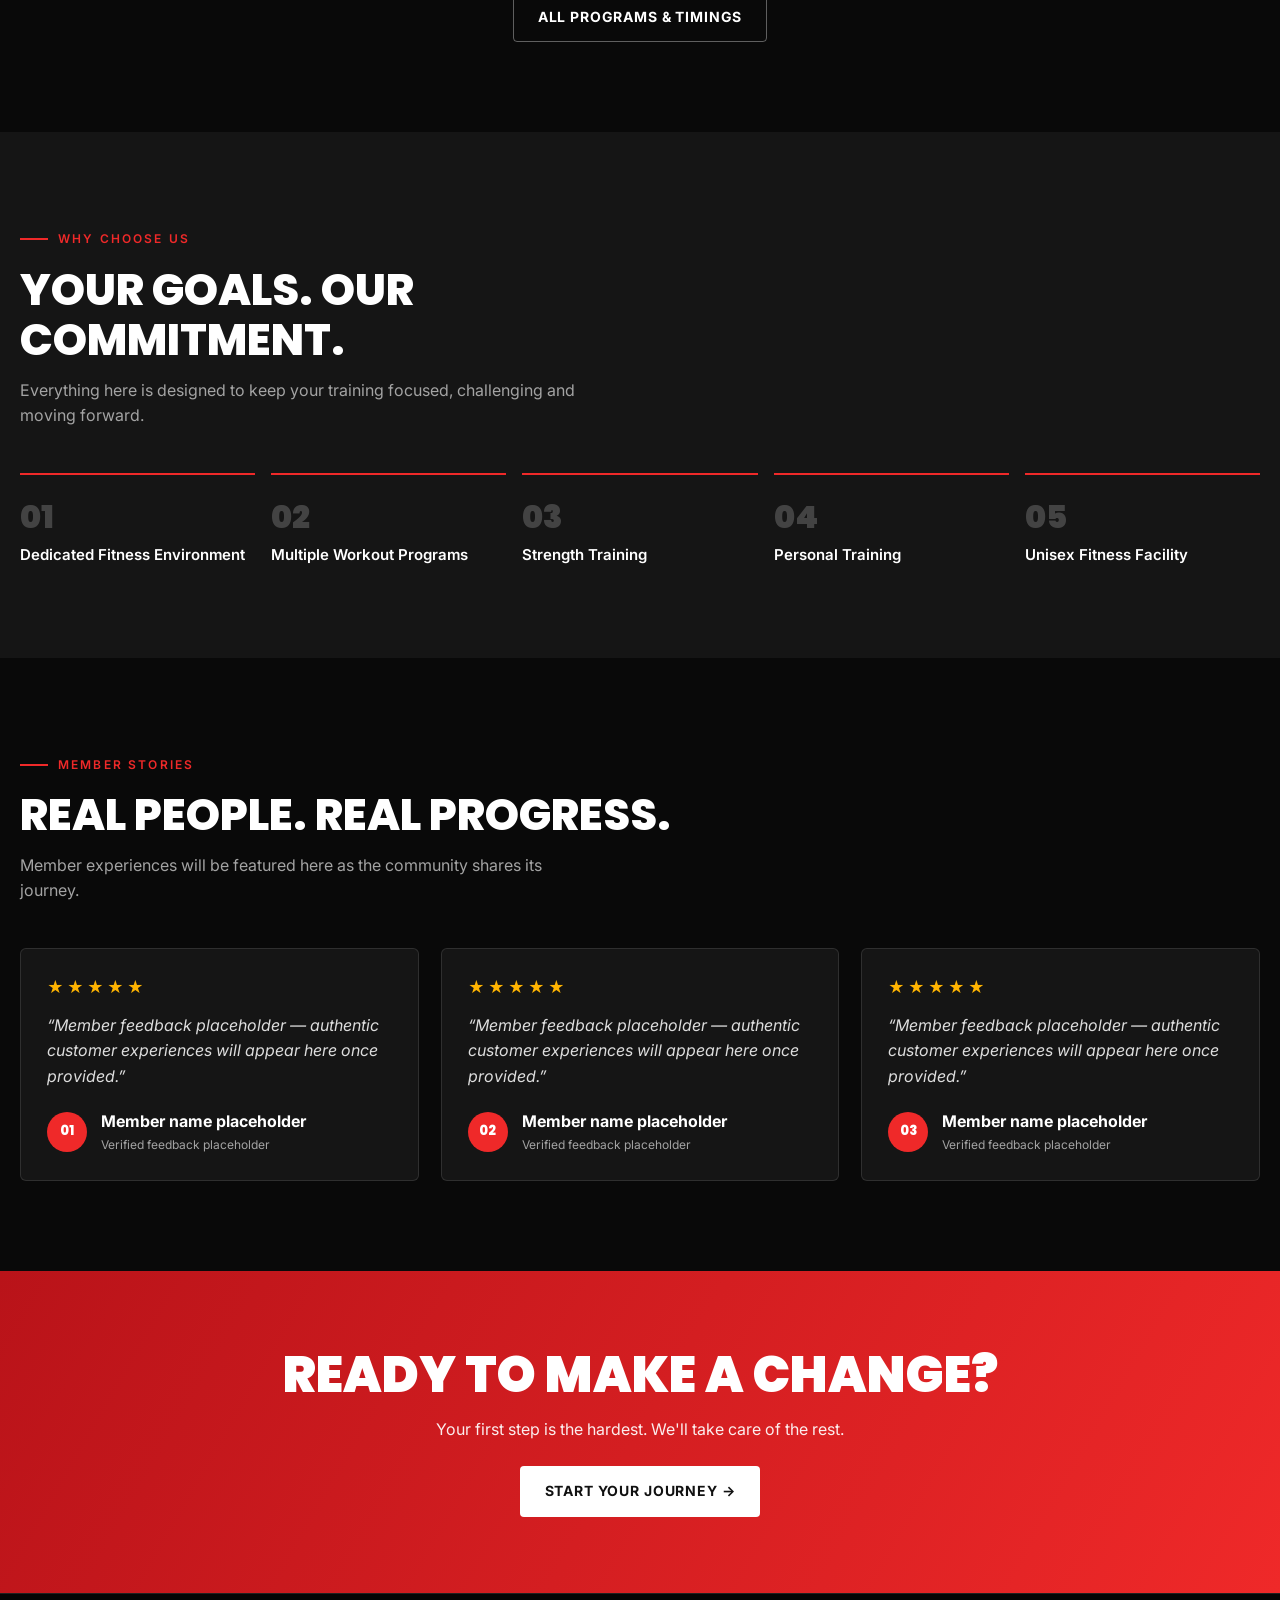
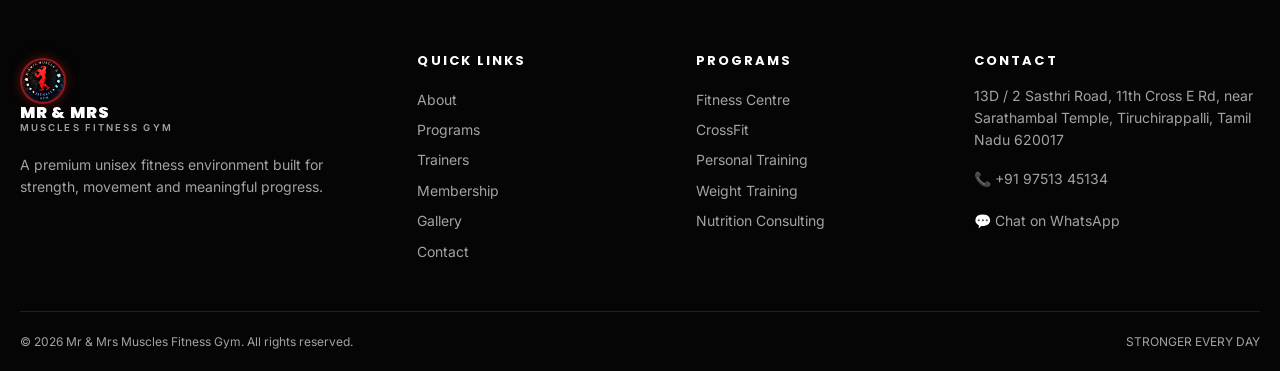
==== commit 80f6809f: "Add gym address, phone number, Google Maps embed, and direct WhatsApp enquiry" ====
--- a/index.html
+++ b/index.html
@@ -18,8 +18,8 @@
 <p>A premium unisex fitness environment built for strength, movement and meaningful progress.</p></div>
 <div><h4>Quick links</h4><a href="about.html">About</a><a href="programs.html">Programs</a><a href="trainers.html">Trainers</a><a href="membership.html">Membership</a><a href="gallery.html">Gallery</a><a href="contact.html">Contact</a></div>
 <div><h4>Programs</h4><a href="programs.html">Fitness Centre</a><a href="programs.html">CrossFit</a><a href="programs.html">Personal Training</a><a href="programs.html">Weight Training</a><a href="programs.html">Nutrition Consulting</a></div>
-<div><h4>Contact</h4><p>Gym location placeholder</p><p>Phone number placeholder</p><a href="#" data-wa="">💬 Chat on WhatsApp</a></div></div>
+<div><h4>Contact</h4><p>13D / 2 Sasthri Road, 11th Cross E Rd, near Sarathambal Temple, Tiruchirappalli, Tamil Nadu 620017</p><p><a href="tel:+919751345134" style="display:inline;color:inherit;">📞 +91 97513 45134</a></p><a href="#" data-wa="Hi Mr & Mrs Muscles Fitness Gym! I want to enquire about membership and training.">💬 Chat on WhatsApp</a></div></div>
 <div class="foot-bottom"><span>© 2026 Mr &amp; Mrs Muscles Fitness Gym. All rights reserved.</span><span>STRONGER EVERY DAY</span></div></div></footer>
-<button class="wa-float" data-wa="" aria-label="WhatsApp enquiry">💬</button>
+<button class="wa-float" data-wa="Hi Mr & Mrs Muscles Fitness Gym! I want to enquire about membership and training." aria-label="WhatsApp enquiry">💬</button>
 
 <script src="js/main.js"></script></body></html>
--- a/css/style.css
+++ b/css/style.css
@@ -604,16 +604,23 @@
 .info-item small{display:block;color:var(--muted);font-size:11px;letter-spacing:.1em;text-transform:uppercase}
 .map{
   margin-top:16px;
-  border:1px dashed var(--line);
-  border-radius:6px;
-  padding:44px 20px;
-  text-align:center;
-  color:var(--muted);
+  border:1px solid var(--line);
+  border-radius:8px;
+  overflow:hidden;
   background:var(--panel);
 }
-.map strong{display:block;color:#fff;font-family:Poppins,sans-serif;margin-bottom:4px}
-
-form{background:var(--panel);border:1px solid var(--line);border-radius:8px;padding:32px}
+.map iframe{
+  display:block;
+  width:100%;
+}
+.contact-card{
+  background:var(--panel);
+  border:1px solid var(--line);
+  border-radius:8px;
+  padding:32px;
+}
+.contact-card h3{font-size:24px;margin:4px 0 16px}
+form{background:transparent;border:0;border-radius:0;padding:0}
 form h3{font-size:24px;margin:4px 0 22px}
 .field{display:block;margin-bottom:16px}
 .field span{display:block;font-size:12px;font-weight:600;letter-spacing:.08em;text-transform:uppercase;color:var(--muted);margin-bottom:6px}
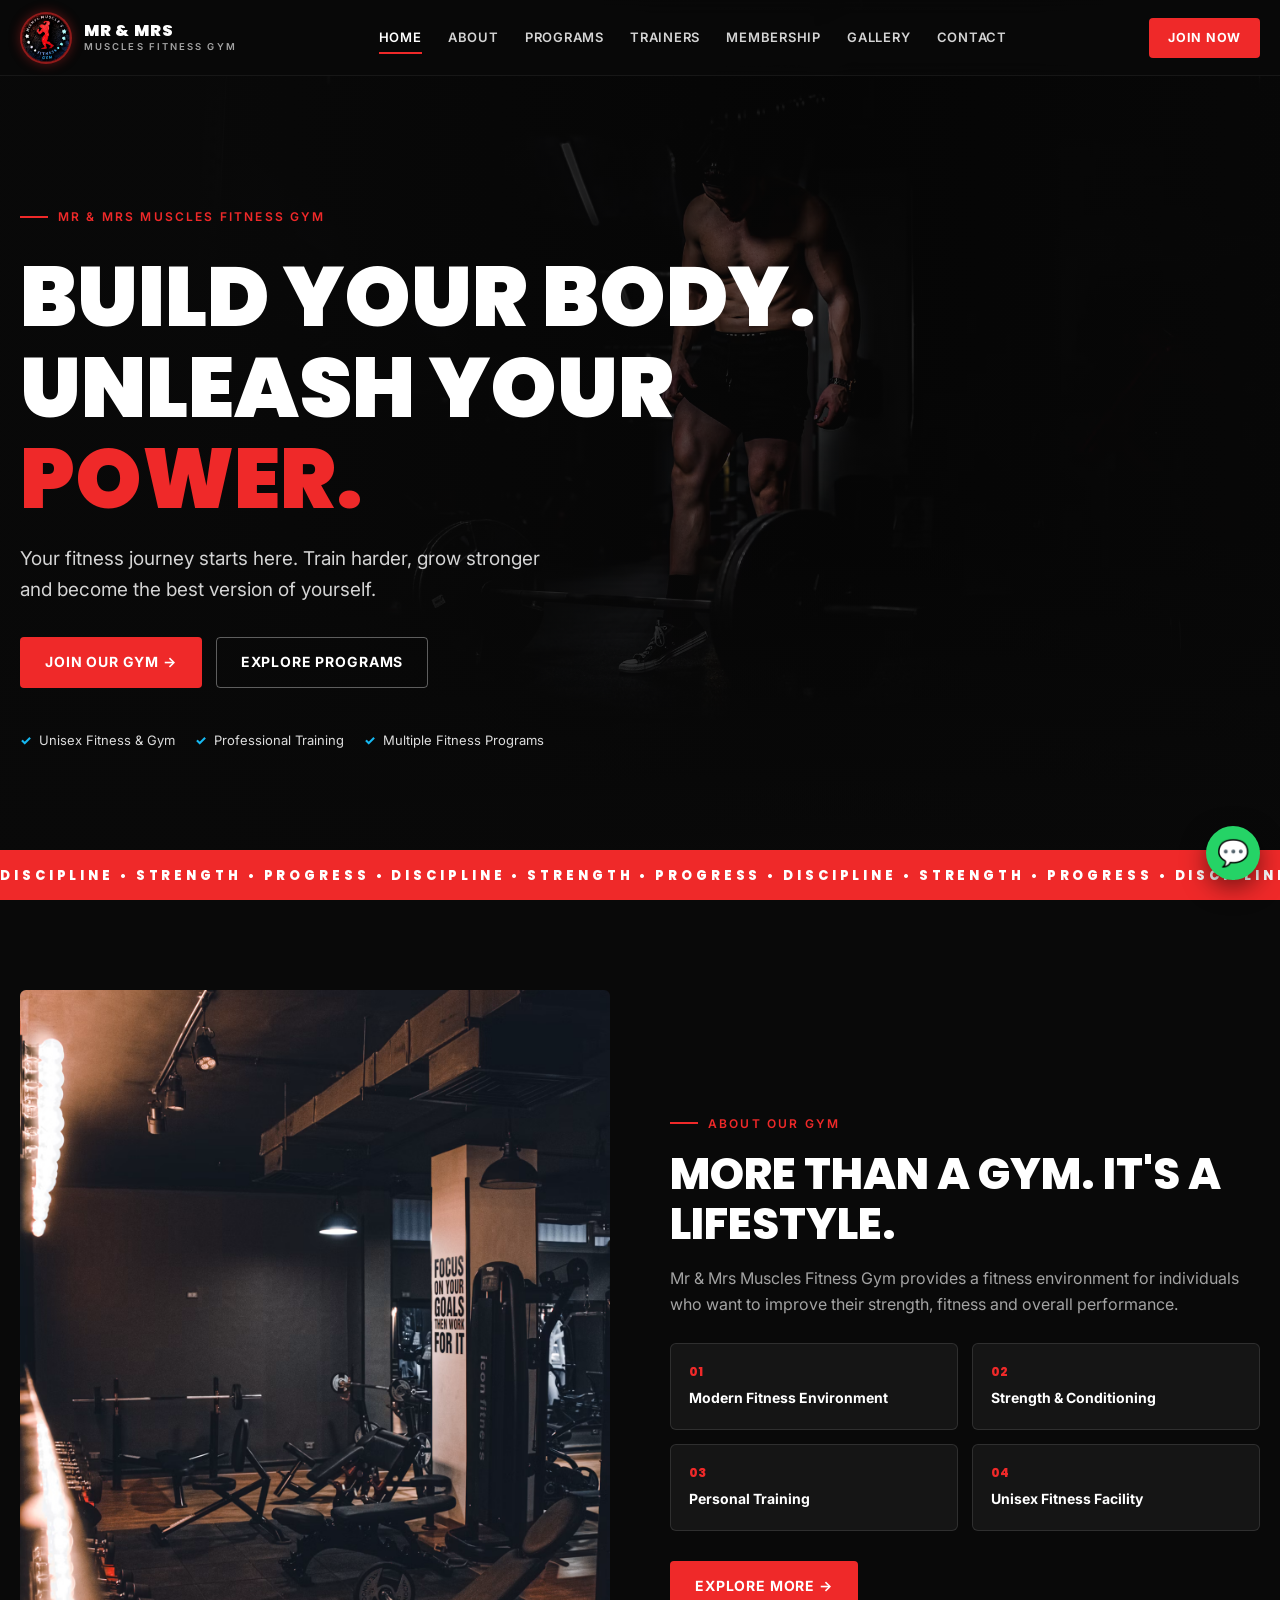
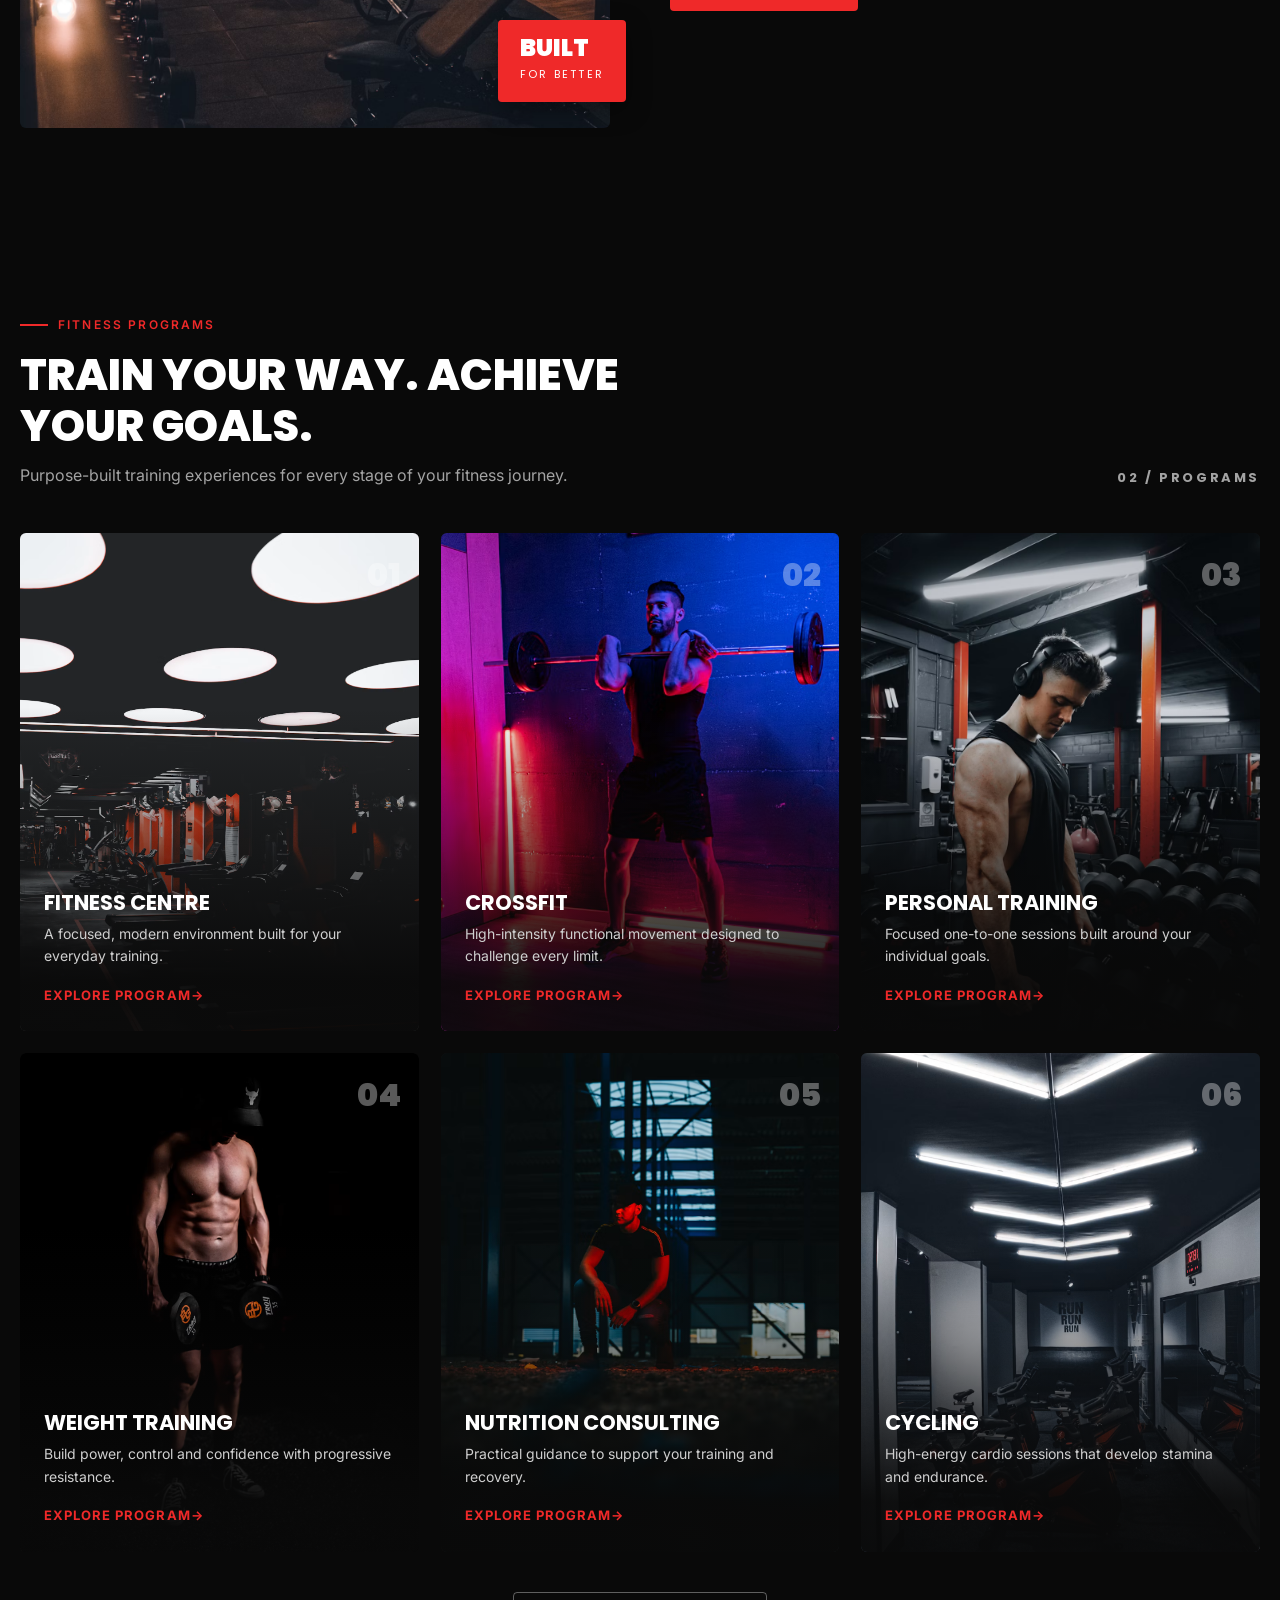
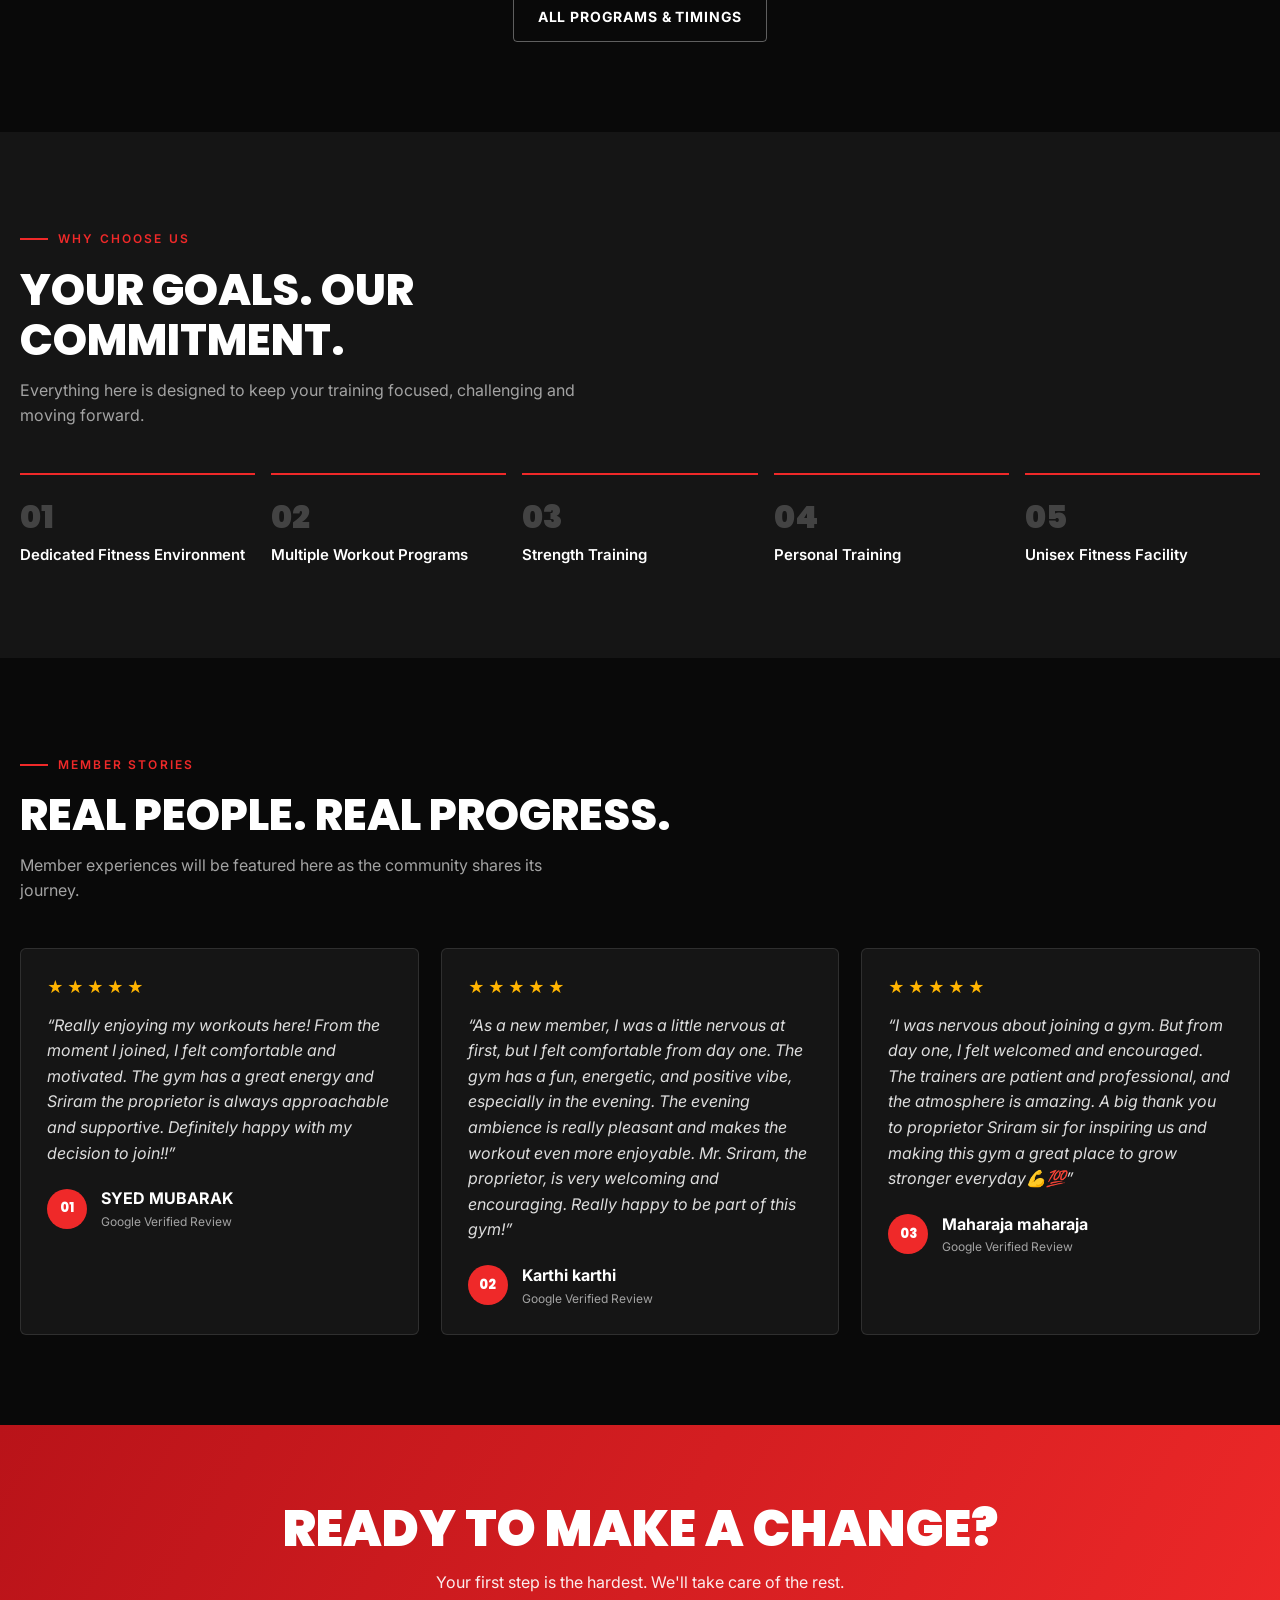
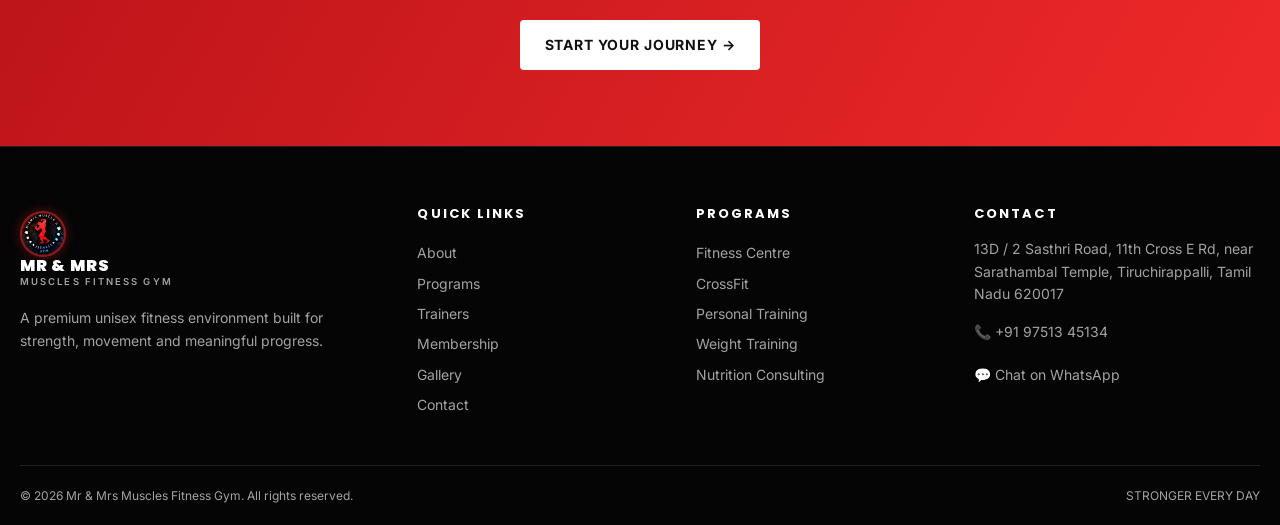
==== commit fa4f97b8: "Replace testimonial placeholders with real customer Google reviews" ====
--- a/index.html
+++ b/index.html
@@ -1,25 +1,230 @@
 <!DOCTYPE html>
-<html lang="en"><head><meta charset="UTF-8"><meta name="viewport" content="width=device-width,initial-scale=1">
-<title>Home | Mr &amp; Mrs Muscles Fitness Gym</title><meta name="description" content="Explore gym programs, trainers, schedules and membership at Mr & Mrs Muscles Fitness Gym.">
-<link rel="preconnect" href="https://fonts.googleapis.com"><link rel="preconnect" href="https://fonts.gstatic.com" crossorigin>
-<link href="https://fonts.googleapis.com/css2?family=Inter:wght@400;500;600&family=Poppins:wght@600;700;800;900&display=swap" rel="stylesheet">
-<link rel="stylesheet" href="css/style.css"></head><body>
-<header><div class="container nav-wrap">
-<a class="logo" href="index.html" aria-label="Home"><img src="images/logo-badge.png" alt="Mr &amp; Mrs Muscles Fitness Gym Logo" class="gym-logo"><span class="logo-text"><strong>MR &amp; MRS</strong><small>MUSCLES FITNESS GYM</small></span></a>
-<nav aria-label="Primary"><button class="nav-close" aria-label="Close menu">×</button><a href="index.html" class=active>Home</a><a href="about.html">About</a><a href="programs.html">Programs</a><a href="trainers.html">Trainers</a><a href="membership.html">Membership</a><a href="gallery.html">Gallery</a><a href="contact.html">Contact</a></nav>
-<div class="nav-cta"><a class="btn btn-red join-link" href="membership.html">Join now</a><button class="menu-btn" aria-label="Open menu">☰</button></div></div><div class="nav-backdrop" aria-hidden="true"></div></header>
-<main><section class="hero"><img src="images/1605296867724.avif" alt="Athlete training with a barbell in a dark gym"><div class="container"><span class="eyebrow"><i></i>Mr &amp; Mrs Muscles Fitness Gym</span><h1>Build your body.<br>Unleash your <em>power.</em></h1><p class="lead">Your fitness journey starts here. Train harder, grow stronger and become the best version of yourself.</p><div class="hero-actions"><a class="btn btn-red" href="membership.html">Join our gym →</a><a class="btn btn-ghost" href="programs.html">Explore programs</a></div><div class="badges"><span>Unisex Fitness &amp; Gym</span><span>Professional Training</span><span>Multiple Fitness Programs</span></div></div><div class="ticker"><div>DISCIPLINE • STRENGTH • PROGRESS • DISCIPLINE • STRENGTH • PROGRESS • DISCIPLINE • STRENGTH • PROGRESS • DISCIPLINE • STRENGTH • PROGRESS • DISCIPLINE • STRENGTH • PROGRESS • DISCIPLINE • STRENGTH • PROGRESS • DISCIPLINE • STRENGTH • PROGRESS • DISCIPLINE • STRENGTH • PROGRESS • </div></div></section><section><div class="container"><div class="about-grid"><div class="about-img reveal"><img src="images/1637430308606.avif" alt="Premium gym training floor" loading="lazy"><div class="float"><strong>BUILT</strong><span>FOR BETTER</span></div></div>
-<div class="about-text reveal"><span class="eyebrow"><i></i>About our gym</span><h2>More than a gym. It's a lifestyle.</h2>
-<p>Mr &amp; Mrs Muscles Fitness Gym provides a fitness environment for individuals who want to improve their strength, fitness and overall performance.</p>
-<div class="feat-list"><div class="feat"><span>01</span><strong>Modern Fitness Environment</strong></div><div class="feat"><span>02</span><strong>Strength &amp; Conditioning</strong></div><div class="feat"><span>03</span><strong>Personal Training</strong></div><div class="feat"><span>04</span><strong>Unisex Fitness Facility</strong></div></div>
-<a class="btn btn-red" href="about.html">Explore more →</a></div></div></div></section><section><div class="container"><div class="sec-head reveal"><div><span class="eyebrow"><i></i>Fitness programs</span><h2>Train your way. Achieve your goals.</h2><p>Purpose-built training experiences for every stage of your fitness journey.</p></div><span class=tag>02 / PROGRAMS</span></div><div class="grid-3"><article class="prog reveal"><img src="images/1736851137148.avif" alt="Fitness Centre training" loading="lazy"><span class="num">01</span><div class="info"><h3>Fitness Centre</h3><p>A focused, modern environment built for your everyday training.</p><a class="link-arrow" href="contact.html?program=Fitness%20Centre">Explore program</a></div></article><article class="prog reveal"><img src="images/1606335545623.avif" alt="CrossFit training" loading="lazy"><span class="num">02</span><div class="info"><h3>CrossFit</h3><p>High-intensity functional movement designed to challenge every limit.</p><a class="link-arrow" href="contact.html?program=CrossFit">Explore program</a></div></article><article class="prog reveal"><img src="images/1611672585731.avif" alt="Personal Training training" loading="lazy"><span class="num">03</span><div class="info"><h3>Personal Training</h3><p>Focused one-to-one sessions built around your individual goals.</p><a class="link-arrow" href="contact.html?program=Personal%20Training">Explore program</a></div></article><article class="prog reveal"><img src="images/1605296866985.avif" alt="Weight Training training" loading="lazy"><span class="num">04</span><div class="info"><h3>Weight Training</h3><p>Build power, control and confidence with progressive resistance.</p><a class="link-arrow" href="contact.html?program=Weight%20Training">Explore program</a></div></article><article class="prog reveal"><img src="images/1610673538576.avif" alt="Nutrition Consulting training" loading="lazy"><span class="num">05</span><div class="info"><h3>Nutrition Consulting</h3><p>Practical guidance to support your training and recovery.</p><a class="link-arrow" href="contact.html?program=Nutrition%20Consulting">Explore program</a></div></article><article class="prog reveal"><img src="images/1637870473618.avif" alt="Cycling training" loading="lazy"><span class="num">06</span><div class="info"><h3>Cycling</h3><p>High-energy cardio sessions that develop stamina and endurance.</p><a class="link-arrow" href="contact.html?program=Cycling">Explore program</a></div></article></div><div class="center"><a class="btn btn-ghost" href="programs.html">All programs & timings</a></div></div></section><section class="why"><div class="container"><div class="sec-head reveal"><div><span class="eyebrow"><i></i>Why choose us</span><h2>Your goals. Our commitment.</h2><p>Everything here is designed to keep your training focused, challenging and moving forward.</p></div></div><div class="why-list reveal"><div class="why-item"><strong>01</strong><span>Dedicated Fitness Environment</span></div><div class="why-item"><strong>02</strong><span>Multiple Workout Programs</span></div><div class="why-item"><strong>03</strong><span>Strength Training</span></div><div class="why-item"><strong>04</strong><span>Personal Training</span></div><div class="why-item"><strong>05</strong><span>Unisex Fitness Facility</span></div></div></div></section><section><div class="container"><div class="sec-head reveal"><div><span class="eyebrow"><i></i>Member stories</span><h2>Real people. Real progress.</h2><p>Member experiences will be featured here as the community shares its journey.</p></div></div><div class="grid-3"><article class="quote reveal"><div class="stars">★★★★★</div><blockquote>“Member feedback placeholder — authentic customer experiences will appear here once provided.”</blockquote><div class="who"><span>01</span><div><strong>Member name placeholder</strong><small>Verified feedback placeholder</small></div></div></article><article class="quote reveal"><div class="stars">★★★★★</div><blockquote>“Member feedback placeholder — authentic customer experiences will appear here once provided.”</blockquote><div class="who"><span>02</span><div><strong>Member name placeholder</strong><small>Verified feedback placeholder</small></div></div></article><article class="quote reveal"><div class="stars">★★★★★</div><blockquote>“Member feedback placeholder — authentic customer experiences will appear here once provided.”</blockquote><div class="who"><span>03</span><div><strong>Member name placeholder</strong><small>Verified feedback placeholder</small></div></div></article></div></div></section><section class="cta"><div class="container reveal"><h2>Ready to make a change?</h2><p>Your first step is the hardest. We'll take care of the rest.</p><a class="btn" href="contact.html">Start your journey →</a></div></section></main>
-<footer><div class="container"><div class="foot-grid"><div>
-<a class="logo" href="index.html"><img src="images/logo-badge.png" alt="Mr &amp; Mrs Muscles Fitness Gym Logo" class="gym-logo"><span class="logo-text"><strong>MR &amp; MRS</strong><small>MUSCLES FITNESS GYM</small></span></a>
-<p>A premium unisex fitness environment built for strength, movement and meaningful progress.</p></div>
-<div><h4>Quick links</h4><a href="about.html">About</a><a href="programs.html">Programs</a><a href="trainers.html">Trainers</a><a href="membership.html">Membership</a><a href="gallery.html">Gallery</a><a href="contact.html">Contact</a></div>
-<div><h4>Programs</h4><a href="programs.html">Fitness Centre</a><a href="programs.html">CrossFit</a><a href="programs.html">Personal Training</a><a href="programs.html">Weight Training</a><a href="programs.html">Nutrition Consulting</a></div>
-<div><h4>Contact</h4><p>13D / 2 Sasthri Road, 11th Cross E Rd, near Sarathambal Temple, Tiruchirappalli, Tamil Nadu 620017</p><p><a href="tel:+919751345134" style="display:inline;color:inherit;">📞 +91 97513 45134</a></p><a href="#" data-wa="Hi Mr & Mrs Muscles Fitness Gym! I want to enquire about membership and training.">💬 Chat on WhatsApp</a></div></div>
-<div class="foot-bottom"><span>© 2026 Mr &amp; Mrs Muscles Fitness Gym. All rights reserved.</span><span>STRONGER EVERY DAY</span></div></div></footer>
-<button class="wa-float" data-wa="Hi Mr & Mrs Muscles Fitness Gym! I want to enquire about membership and training." aria-label="WhatsApp enquiry">💬</button>
-
-<script src="js/main.js"></script></body></html>+<html lang="en">
+
+<head>
+    <meta charset="UTF-8">
+    <meta name="viewport" content="width=device-width,initial-scale=1">
+    <title>Home | Mr &amp; Mrs Muscles Fitness Gym</title>
+    <meta name="description"
+        content="Explore gym programs, trainers, schedules and membership at Mr & Mrs Muscles Fitness Gym.">
+    <link rel="preconnect" href="https://fonts.googleapis.com">
+    <link rel="preconnect" href="https://fonts.gstatic.com" crossorigin>
+    <link
+        href="https://fonts.googleapis.com/css2?family=Inter:wght@400;500;600&family=Poppins:wght@600;700;800;900&display=swap"
+        rel="stylesheet">
+    <link rel="stylesheet" href="css/style.css">
+</head>
+
+<body>
+    <header>
+        <div class="container nav-wrap">
+            <a class="logo" href="index.html" aria-label="Home"><img src="images/logo-badge.png"
+                    alt="Mr &amp; Mrs Muscles Fitness Gym Logo" class="gym-logo"><span class="logo-text"><strong>MR
+                        &amp; MRS</strong><small>MUSCLES FITNESS GYM</small></span></a>
+            <nav aria-label="Primary"><button class="nav-close" aria-label="Close menu">×</button><a href="index.html"
+                    class=active>Home</a><a href="about.html">About</a><a href="programs.html">Programs</a><a
+                    href="trainers.html">Trainers</a><a href="membership.html">Membership</a><a
+                    href="gallery.html">Gallery</a><a href="contact.html">Contact</a></nav>
+            <div class="nav-cta"><a class="btn btn-red join-link" href="membership.html">Join now</a><button
+                    class="menu-btn" aria-label="Open menu">☰</button></div>
+        </div>
+        <div class="nav-backdrop" aria-hidden="true"></div>
+    </header>
+    <main>
+        <section class="hero"><img src="images/1605296867724.avif" alt="Athlete training with a barbell in a dark gym">
+            <div class="container"><span class="eyebrow"><i></i>Mr &amp; Mrs Muscles Fitness Gym</span>
+                <h1>Build your body.<br>Unleash your <em>power.</em></h1>
+                <p class="lead">Your fitness journey starts here. Train harder, grow stronger and become the best
+                    version of yourself.</p>
+                <div class="hero-actions"><a class="btn btn-red" href="membership.html">Join our gym →</a><a
+                        class="btn btn-ghost" href="programs.html">Explore programs</a></div>
+                <div class="badges"><span>Unisex Fitness &amp; Gym</span><span>Professional
+                        Training</span><span>Multiple Fitness Programs</span></div>
+            </div>
+            <div class="ticker">
+                <div>DISCIPLINE • STRENGTH • PROGRESS • DISCIPLINE • STRENGTH • PROGRESS • DISCIPLINE • STRENGTH •
+                    PROGRESS • DISCIPLINE • STRENGTH • PROGRESS • DISCIPLINE • STRENGTH • PROGRESS • DISCIPLINE •
+                    STRENGTH • PROGRESS • DISCIPLINE • STRENGTH • PROGRESS • DISCIPLINE • STRENGTH • PROGRESS • </div>
+            </div>
+        </section>
+        <section>
+            <div class="container">
+                <div class="about-grid">
+                    <div class="about-img reveal"><img src="images/1637430308606.avif" alt="Premium gym training floor"
+                            loading="lazy">
+                        <div class="float"><strong>BUILT</strong><span>FOR BETTER</span></div>
+                    </div>
+                    <div class="about-text reveal"><span class="eyebrow"><i></i>About our gym</span>
+                        <h2>More than a gym. It's a lifestyle.</h2>
+                        <p>Mr &amp; Mrs Muscles Fitness Gym provides a fitness environment for individuals who want to
+                            improve their strength, fitness and overall performance.</p>
+                        <div class="feat-list">
+                            <div class="feat"><span>01</span><strong>Modern Fitness Environment</strong></div>
+                            <div class="feat"><span>02</span><strong>Strength &amp; Conditioning</strong></div>
+                            <div class="feat"><span>03</span><strong>Personal Training</strong></div>
+                            <div class="feat"><span>04</span><strong>Unisex Fitness Facility</strong></div>
+                        </div>
+                        <a class="btn btn-red" href="about.html">Explore more →</a>
+                    </div>
+                </div>
+            </div>
+        </section>
+        <section>
+            <div class="container">
+                <div class="sec-head reveal">
+                    <div><span class="eyebrow"><i></i>Fitness programs</span>
+                        <h2>Train your way. Achieve your goals.</h2>
+                        <p>Purpose-built training experiences for every stage of your fitness journey.</p>
+                    </div><span class=tag>02 / PROGRAMS</span>
+                </div>
+                <div class="grid-3">
+                    <article class="prog reveal"><img src="images/1736851137148.avif" alt="Fitness Centre training"
+                            loading="lazy"><span class="num">01</span>
+                        <div class="info">
+                            <h3>Fitness Centre</h3>
+                            <p>A focused, modern environment built for your everyday training.</p><a class="link-arrow"
+                                href="contact.html?program=Fitness%20Centre">Explore program</a>
+                        </div>
+                    </article>
+                    <article class="prog reveal"><img src="images/1606335545623.avif" alt="CrossFit training"
+                            loading="lazy"><span class="num">02</span>
+                        <div class="info">
+                            <h3>CrossFit</h3>
+                            <p>High-intensity functional movement designed to challenge every limit.</p><a
+                                class="link-arrow" href="contact.html?program=CrossFit">Explore program</a>
+                        </div>
+                    </article>
+                    <article class="prog reveal"><img src="images/1611672585731.avif" alt="Personal Training training"
+                            loading="lazy"><span class="num">03</span>
+                        <div class="info">
+                            <h3>Personal Training</h3>
+                            <p>Focused one-to-one sessions built around your individual goals.</p><a class="link-arrow"
+                                href="contact.html?program=Personal%20Training">Explore program</a>
+                        </div>
+                    </article>
+                    <article class="prog reveal"><img src="images/1605296866985.avif" alt="Weight Training training"
+                            loading="lazy"><span class="num">04</span>
+                        <div class="info">
+                            <h3>Weight Training</h3>
+                            <p>Build power, control and confidence with progressive resistance.</p><a class="link-arrow"
+                                href="contact.html?program=Weight%20Training">Explore program</a>
+                        </div>
+                    </article>
+                    <article class="prog reveal"><img src="images/1610673538576.avif"
+                            alt="Nutrition Consulting training" loading="lazy"><span class="num">05</span>
+                        <div class="info">
+                            <h3>Nutrition Consulting</h3>
+                            <p>Practical guidance to support your training and recovery.</p><a class="link-arrow"
+                                href="contact.html?program=Nutrition%20Consulting">Explore program</a>
+                        </div>
+                    </article>
+                    <article class="prog reveal"><img src="images/1637870473618.avif" alt="Cycling training"
+                            loading="lazy"><span class="num">06</span>
+                        <div class="info">
+                            <h3>Cycling</h3>
+                            <p>High-energy cardio sessions that develop stamina and endurance.</p><a class="link-arrow"
+                                href="contact.html?program=Cycling">Explore program</a>
+                        </div>
+                    </article>
+                </div>
+                <div class="center"><a class="btn btn-ghost" href="programs.html">All programs & timings</a></div>
+            </div>
+        </section>
+        <section class="why">
+            <div class="container">
+                <div class="sec-head reveal">
+                    <div><span class="eyebrow"><i></i>Why choose us</span>
+                        <h2>Your goals. Our commitment.</h2>
+                        <p>Everything here is designed to keep your training focused, challenging and moving forward.
+                        </p>
+                    </div>
+                </div>
+                <div class="why-list reveal">
+                    <div class="why-item"><strong>01</strong><span>Dedicated Fitness Environment</span></div>
+                    <div class="why-item"><strong>02</strong><span>Multiple Workout Programs</span></div>
+                    <div class="why-item"><strong>03</strong><span>Strength Training</span></div>
+                    <div class="why-item"><strong>04</strong><span>Personal Training</span></div>
+                    <div class="why-item"><strong>05</strong><span>Unisex Fitness Facility</span></div>
+                </div>
+            </div>
+        </section>
+        <section>
+            <div class="container">
+                <div class="sec-head reveal">
+                    <div><span class="eyebrow"><i></i>Member stories</span>
+                        <h2>Real people. Real progress.</h2>
+                        <p>Member experiences will be featured here as the community shares its journey.</p>
+                    </div>
+                </div>
+                <div class="grid-3">
+                    <article class="quote reveal">
+                        <div class="stars">★★★★★</div>
+                        <blockquote>“Really enjoying my workouts here! From the moment I joined, I felt comfortable and motivated. The gym has a great energy and Sriram the proprietor is always approachable and supportive. Definitely happy with my decision to join!!”</blockquote>
+                        <div class="who"><span>01</span>
+                            <div><strong>SYED MUBARAK</strong><small>Google Verified Review</small></div>
+                        </div>
+                    </article>
+                    <article class="quote reveal">
+                        <div class="stars">★★★★★</div>
+                        <blockquote>“As a new member, I was a little nervous at first, but I felt comfortable from day one. The gym has a fun, energetic, and positive vibe, especially in the evening. The evening ambience is really pleasant and makes the workout even more enjoyable. Mr. Sriram, the proprietor, is very welcoming and encouraging. Really happy to be part of this gym!”</blockquote>
+                        <div class="who"><span>02</span>
+                            <div><strong>Karthi karthi</strong><small>Google Verified Review</small></div>
+                        </div>
+                    </article>
+                    <article class="quote reveal">
+                        <div class="stars">★★★★★</div>
+                        <blockquote>“I was nervous about joining a gym. But from day one, I felt welcomed and encouraged. The trainers are patient and professional, and the atmosphere is amazing. A big thank you to proprietor Sriram sir for inspiring us and making this gym a great place to grow stronger everyday💪💯”</blockquote>
+                        <div class="who"><span>03</span>
+                            <div><strong>Maharaja maharaja</strong><small>Google Verified Review</small></div>
+                        </div>
+                    </article>
+                </div>
+            </div>
+        </section>
+        <section class="cta">
+            <div class="container reveal">
+                <h2>Ready to make a change?</h2>
+                <p>Your first step is the hardest. We'll take care of the rest.</p><a class="btn" href="contact.html">Start your journey →</a>
+            </div>
+        </section>
+    </main>
+    <footer>
+        <div class="container">
+            <div class="foot-grid">
+                <div>
+                    <a class="logo" href="index.html"><img src="images/logo-badge.png"
+                            alt="Mr &amp; Mrs Muscles Fitness Gym Logo" class="gym-logo"><span
+                            class="logo-text"><strong>MR &amp; MRS</strong><small>MUSCLES FITNESS GYM</small></span></a>
+                    <p>A premium unisex fitness environment built for strength, movement and meaningful progress.</p>
+                </div>
+                <div>
+                    <h4>Quick links</h4><a href="about.html">About</a><a href="programs.html">Programs</a><a
+                        href="trainers.html">Trainers</a><a href="membership.html">Membership</a><a
+                        href="gallery.html">Gallery</a><a href="contact.html">Contact</a>
+                </div>
+                <div>
+                    <h4>Programs</h4><a href="programs.html">Fitness Centre</a><a href="programs.html">CrossFit</a><a
+                        href="programs.html">Personal Training</a><a href="programs.html">Weight Training</a><a
+                        href="programs.html">Nutrition Consulting</a>
+                </div>
+                <div>
+                    <h4>Contact</h4>
+                    <p>13D / 2 Sasthri Road, 11th Cross E Rd, near Sarathambal Temple, Tiruchirappalli, Tamil Nadu
+                        620017</p>
+                    <p><a href="tel:+919751345134" style="display:inline;color:inherit;">📞 +91 97513 45134</a></p><a
+                        href="#"
+                        data-wa="Hi Mr & Mrs Muscles Fitness Gym! I want to enquire about membership and training.">💬
+                        Chat on WhatsApp</a>
+                </div>
+            </div>
+            <div class="foot-bottom"><span>© 2026 Mr &amp; Mrs Muscles Fitness Gym. All rights
+                    reserved.</span><span>STRONGER EVERY DAY</span></div>
+        </div>
+    </footer>
+    <button class="wa-float" data-wa="Hi Mr & Mrs Muscles Fitness Gym! I want to enquire about membership and training."
+        aria-label="WhatsApp enquiry">💬</button>
+
+    <script src="js/main.js"></script>
+</body>
+
+</html>
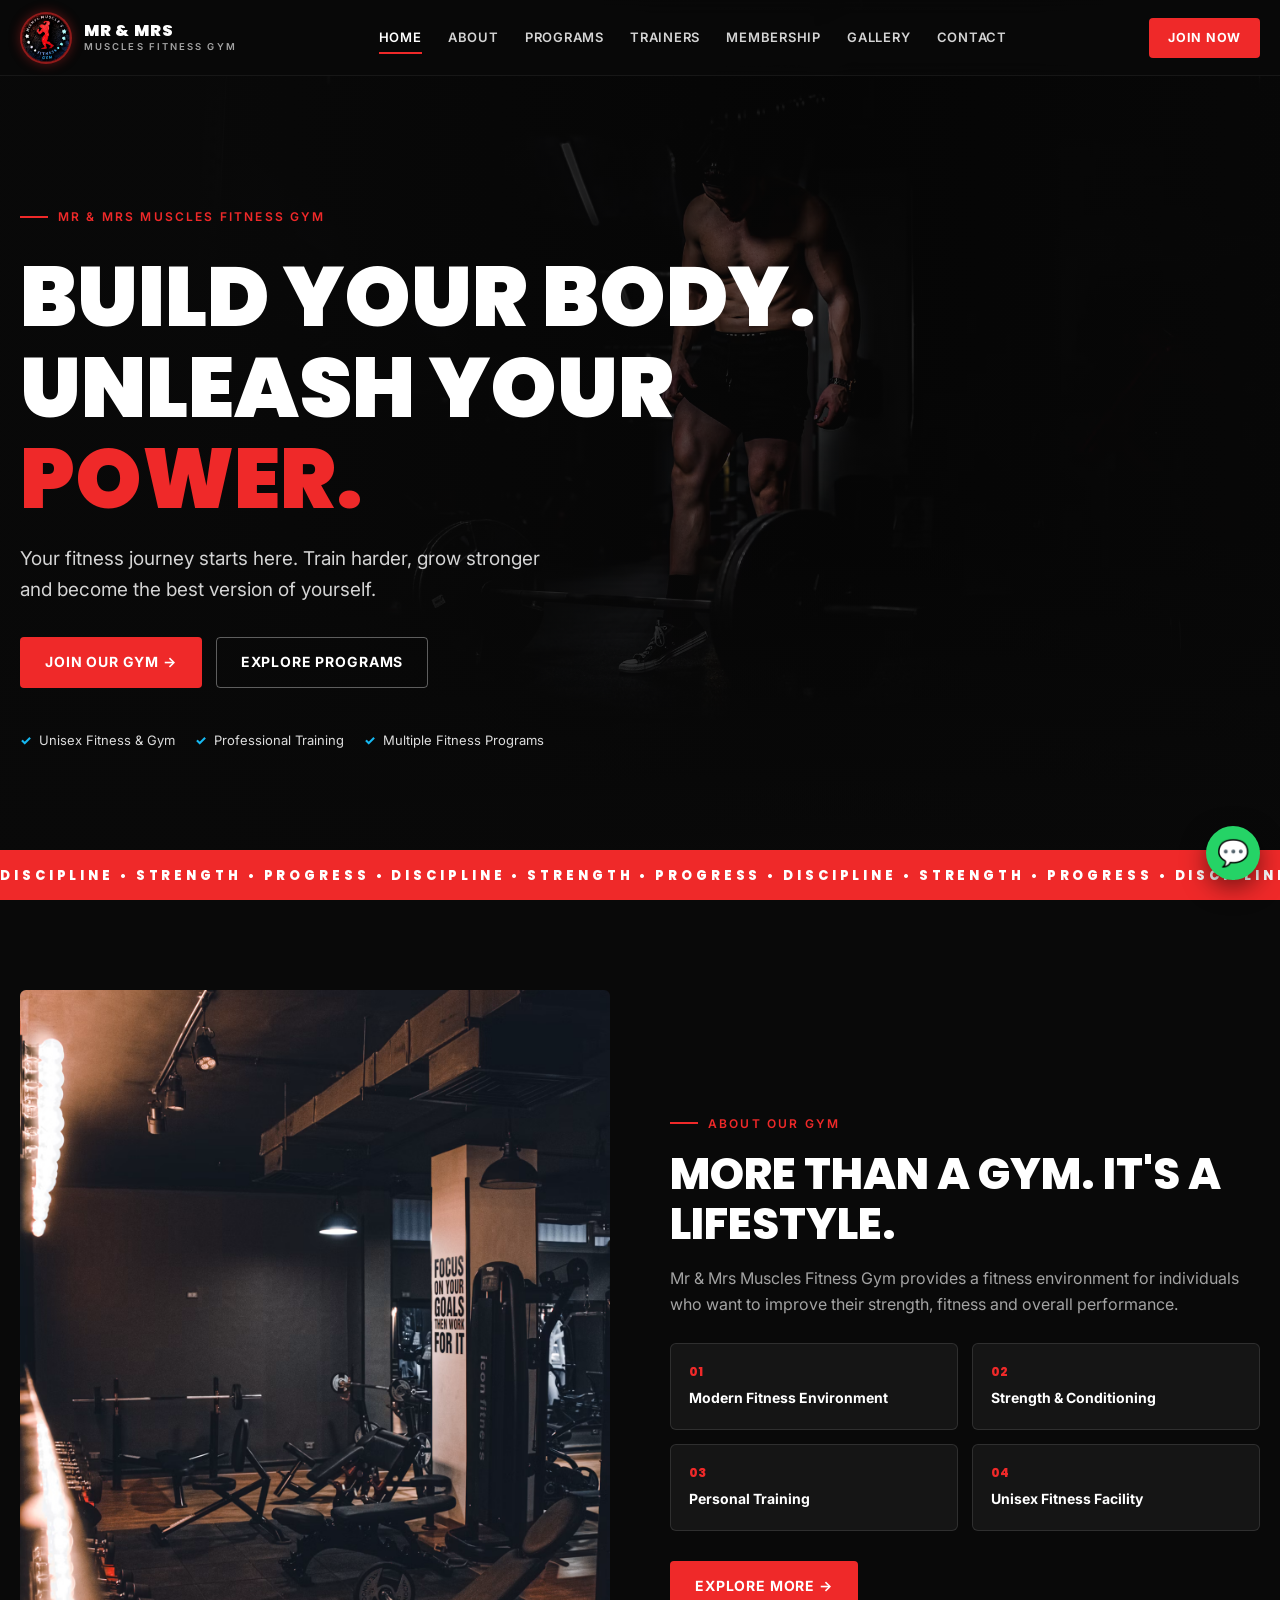
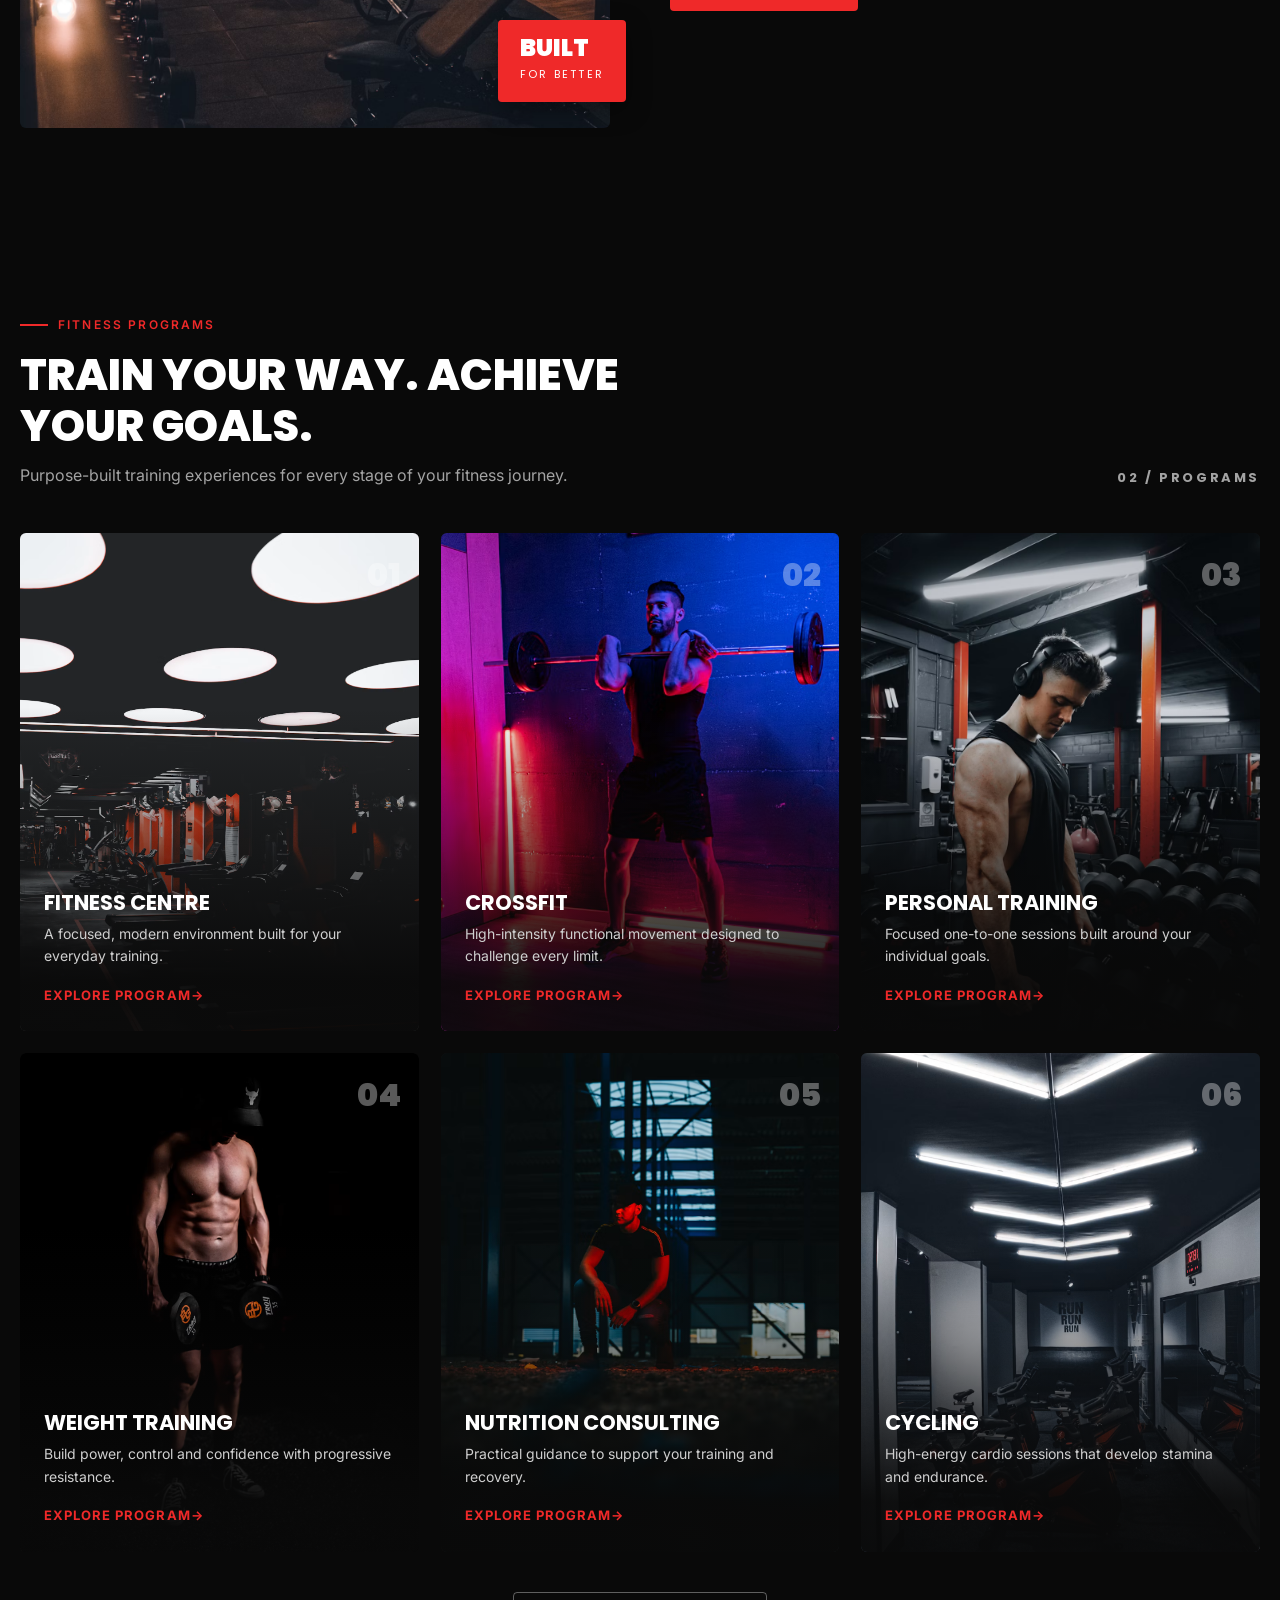
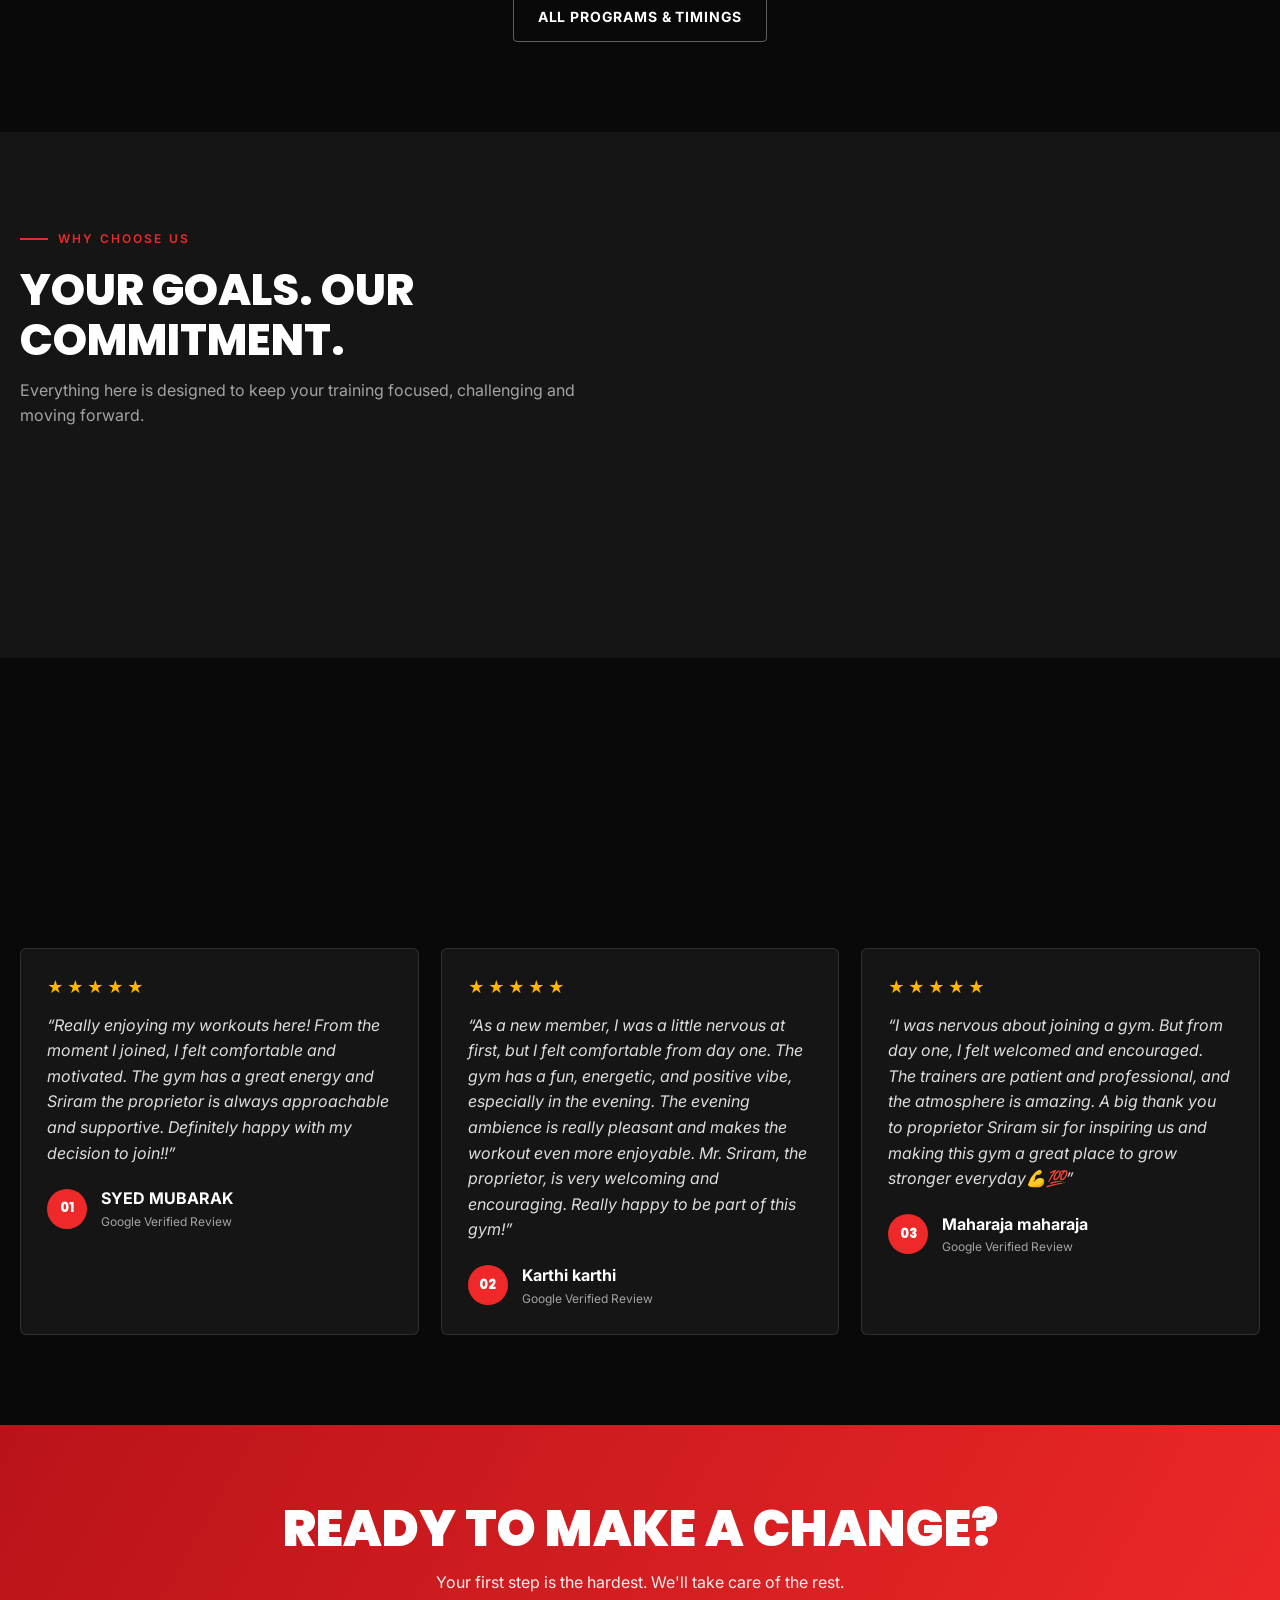
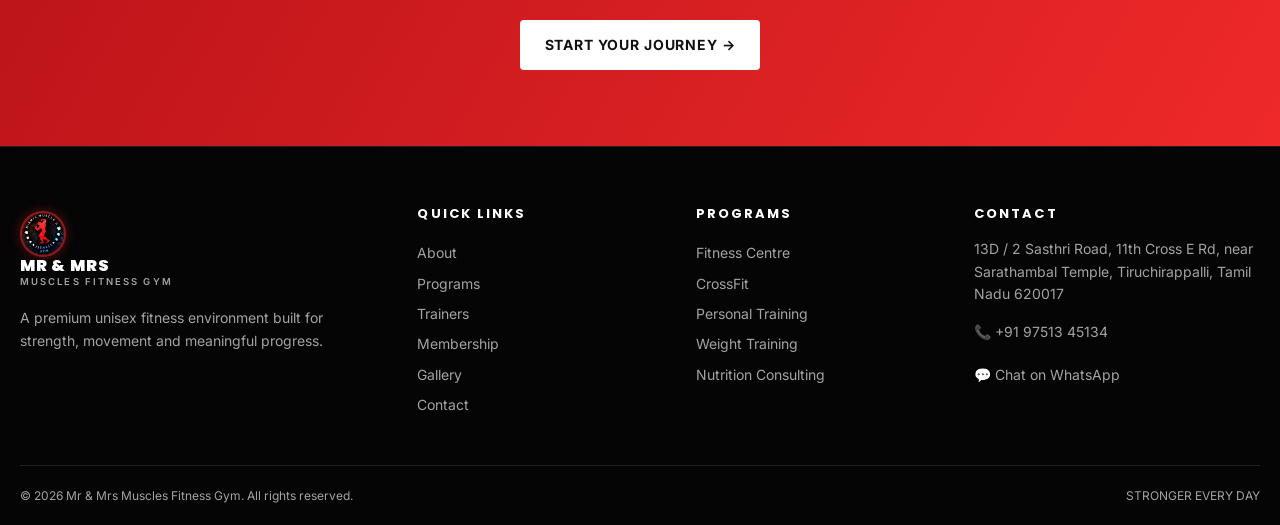
==== commit 88b67a4b: "Fix mobile navigation alignment, drawer stacking, close button and attribute quotes" ====
--- a/index.html
+++ b/index.html
@@ -12,7 +12,7 @@
     <link
         href="https://fonts.googleapis.com/css2?family=Inter:wght@400;500;600&family=Poppins:wght@600;700;800;900&display=swap"
         rel="stylesheet">
-    <link rel="stylesheet" href="css/style.css">
+    <link rel="stylesheet" href="css/style.css?v=20261118_v2">
 </head>
 
 <body>
@@ -22,7 +22,7 @@
                     alt="Mr &amp; Mrs Muscles Fitness Gym Logo" class="gym-logo"><span class="logo-text"><strong>MR
                         &amp; MRS</strong><small>MUSCLES FITNESS GYM</small></span></a>
             <nav aria-label="Primary"><button class="nav-close" aria-label="Close menu">×</button><a href="index.html"
-                    class=active>Home</a><a href="about.html">About</a><a href="programs.html">Programs</a><a
+                    class="active">Home</a><a href="about.html">About</a><a href="programs.html">Programs</a><a
                     href="trainers.html">Trainers</a><a href="membership.html">Membership</a><a
                     href="gallery.html">Gallery</a><a href="contact.html">Contact</a></nav>
             <div class="nav-cta"><a class="btn btn-red join-link" href="membership.html">Join now</a><button
@@ -75,7 +75,7 @@
                     <div><span class="eyebrow"><i></i>Fitness programs</span>
                         <h2>Train your way. Achieve your goals.</h2>
                         <p>Purpose-built training experiences for every stage of your fitness journey.</p>
-                    </div><span class=tag>02 / PROGRAMS</span>
+                    </div><span class="tag">02 / PROGRAMS</span>
                 </div>
                 <div class="grid-3">
                     <article class="prog reveal"><img src="images/1736851137148.avif" alt="Fitness Centre training"
@@ -224,7 +224,7 @@
     <button class="wa-float" data-wa="Hi Mr & Mrs Muscles Fitness Gym! I want to enquire about membership and training."
         aria-label="WhatsApp enquiry">💬</button>
 
-    <script src="js/main.js"></script>
+    <script src="js/main.js?v=20261118_v2"></script>
 </body>
 
 </html>
--- a/css/style.css
+++ b/css/style.css
@@ -725,36 +725,46 @@
     right:0;
     bottom:0;
     width:min(320px,84vw);
+    height:100vh;
+    height:100dvh;
     background:linear-gradient(180deg,#141414 0%,#0a0a0a 100%);
     display:flex;
     flex-direction:column;
     align-items:stretch;
     justify-content:flex-start;
     gap:0;
-    padding:80px 24px 40px;
+    padding:80px 20px 40px;
     transform:translateX(100%);
     transition:transform .35s cubic-bezier(0.16, 1, 0.3, 1);
     border-left:1px solid var(--line);
     box-shadow:-12px 0 35px rgba(0,0,0,.85);
-    z-index:150;
+    z-index:200;
     overflow-y:auto;
     -webkit-overflow-scrolling:touch;
+    visibility:hidden;
+    pointer-events:none;
   }
   nav.open{
     transform:translateX(0);
+    visibility:visible;
+    pointer-events:auto;
   }
   nav a{
-    font-size:16px;
+    font-size:15px;
     font-weight:700;
     letter-spacing:.08em;
     color:#e0e0e0;
     padding:16px 14px;
+    margin:0 0 6px 0;
     border-radius:6px;
-    border-bottom:1px solid rgba(255,255,255,.06);
+    border:1px solid rgba(255,255,255,.05);
+    background:rgba(255,255,255,.02);
     display:flex;
     align-items:center;
     justify-content:space-between;
-    transition:all .2s ease;
+    transition:background .2s,color .2s,padding-left .2s,border-color .2s;
+    box-sizing:border-box;
+    width:100%;
   }
   nav a::after{
     content:"→";
@@ -767,10 +777,10 @@
     transition:transform .2s,color .2s;
   }
   nav a:hover,nav a.active{
-    background:rgba(239,41,41,.12);
+    background:rgba(239,41,41,.15);
     color:var(--white);
     padding-left:18px;
-    border-color:rgba(239,41,41,.25);
+    border-color:rgba(239,41,41,.35);
   }
   nav a:hover::after,nav a.active::after{
     color:var(--red);
@@ -783,8 +793,21 @@
     position:absolute;
     top:20px;
     right:20px;
+    width:42px;
+    height:42px;
+    border-radius:50%;
+    background:rgba(255,255,255,.08);
+    border:1px solid var(--line);
     color:#fff;
-    z-index:2;
+    font-size:24px;
+    cursor:pointer;
+    z-index:10;
+    transition:background .2s,border-color .2s,transform .2s;
+  }
+  .nav-close:hover{
+    background:var(--red);
+    border-color:var(--red);
+    transform:scale(1.05);
   }
 }
 
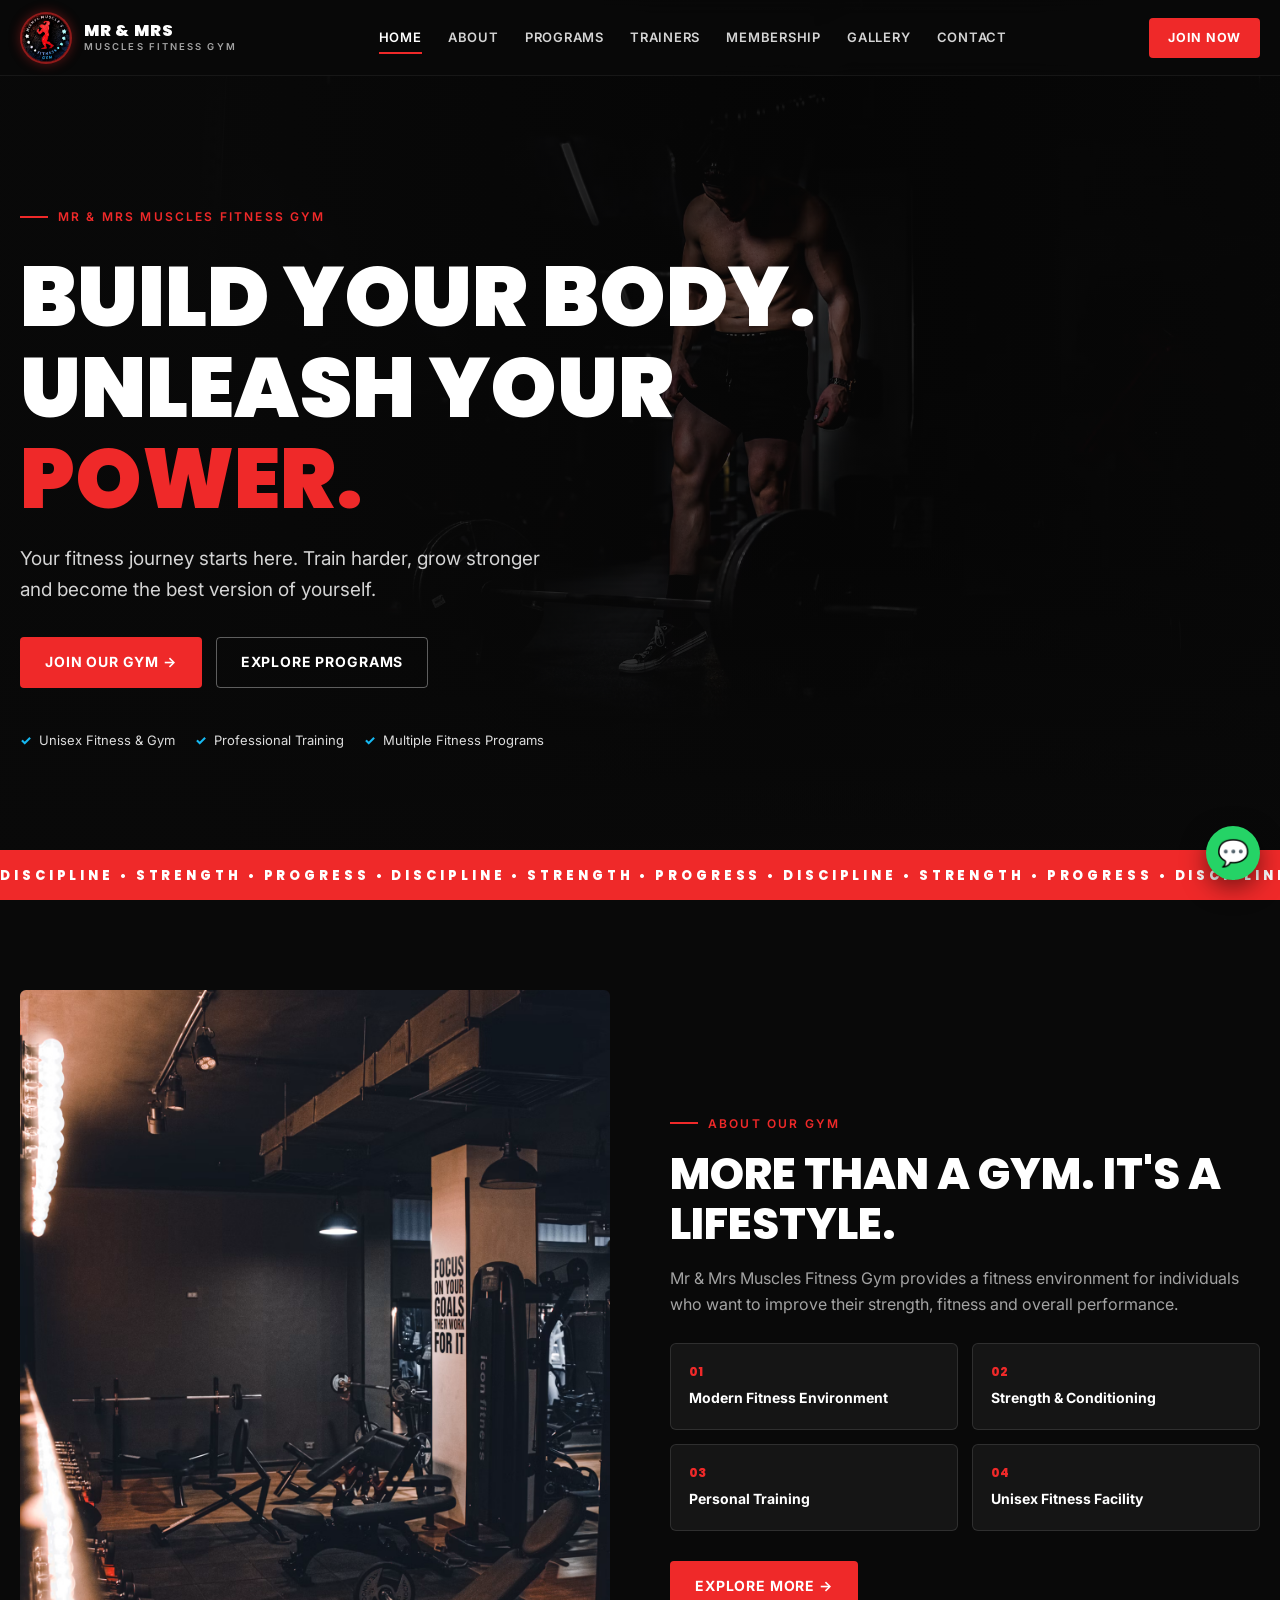
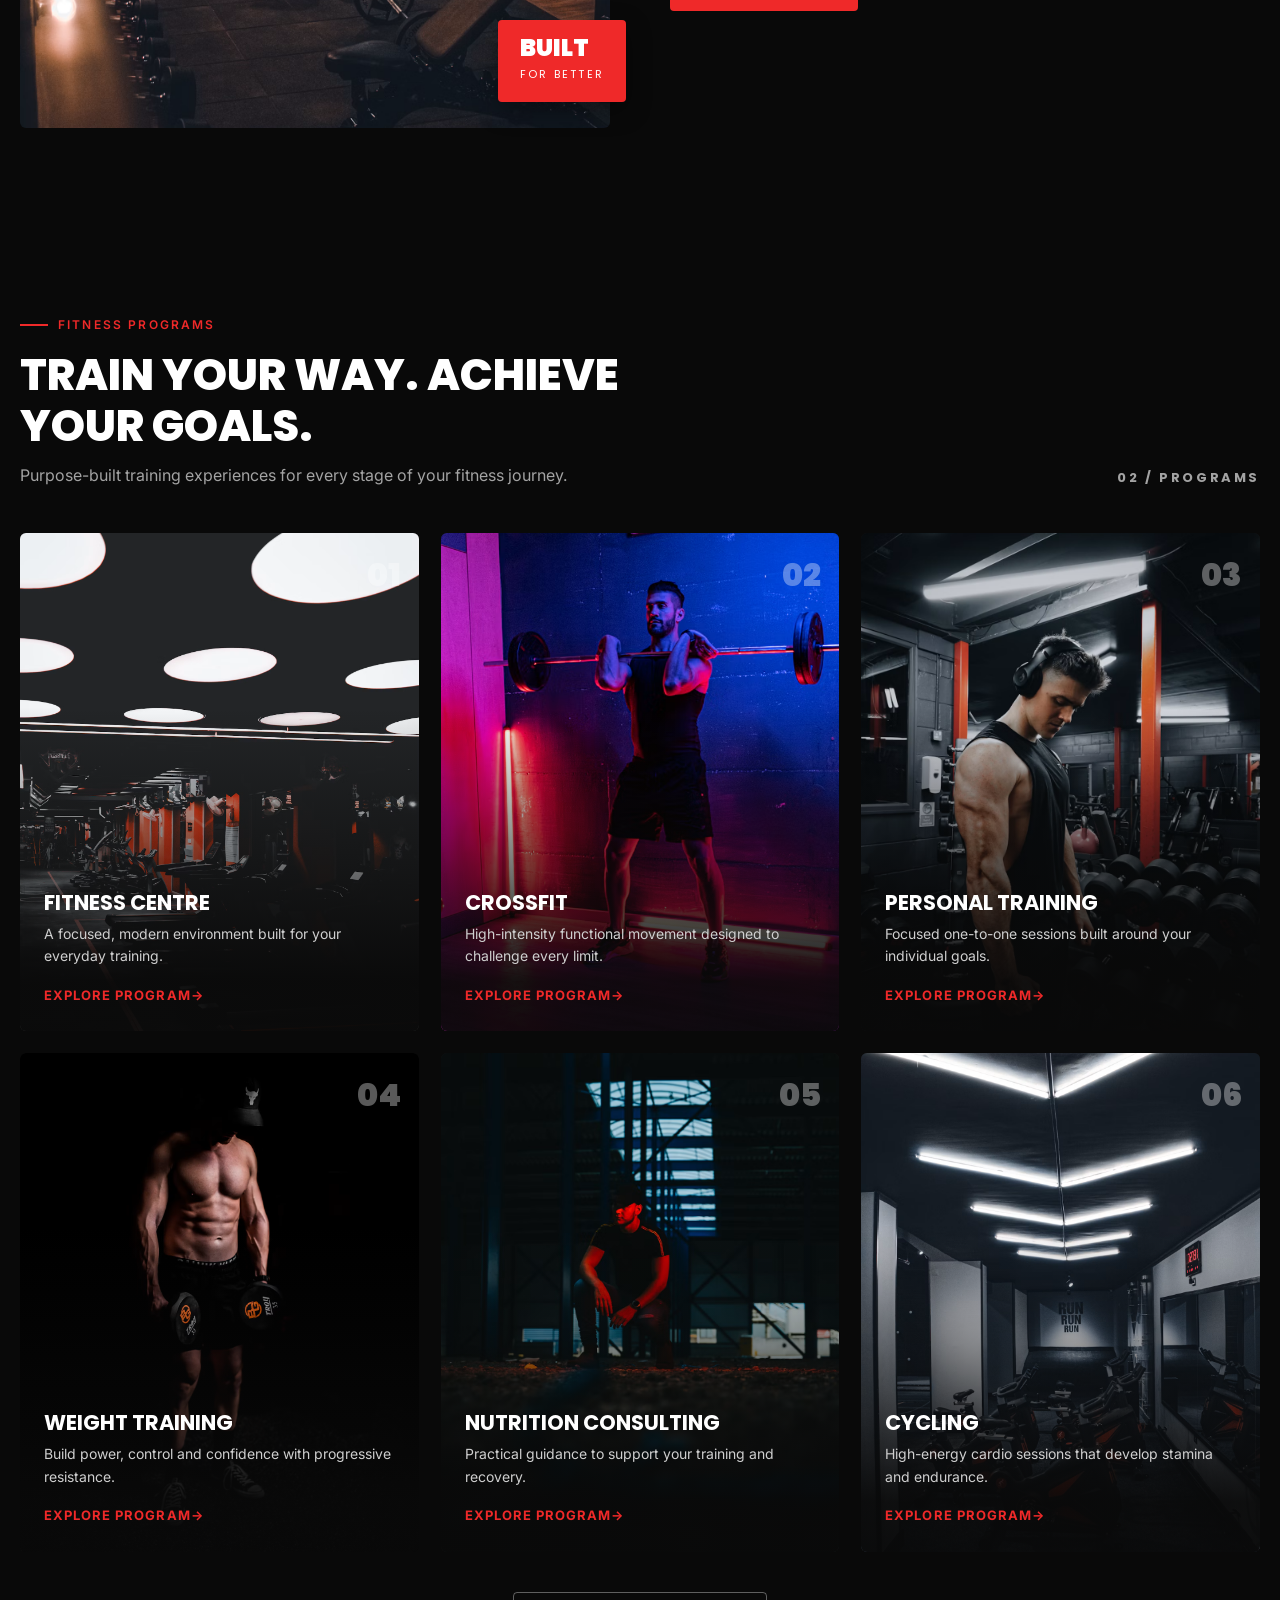
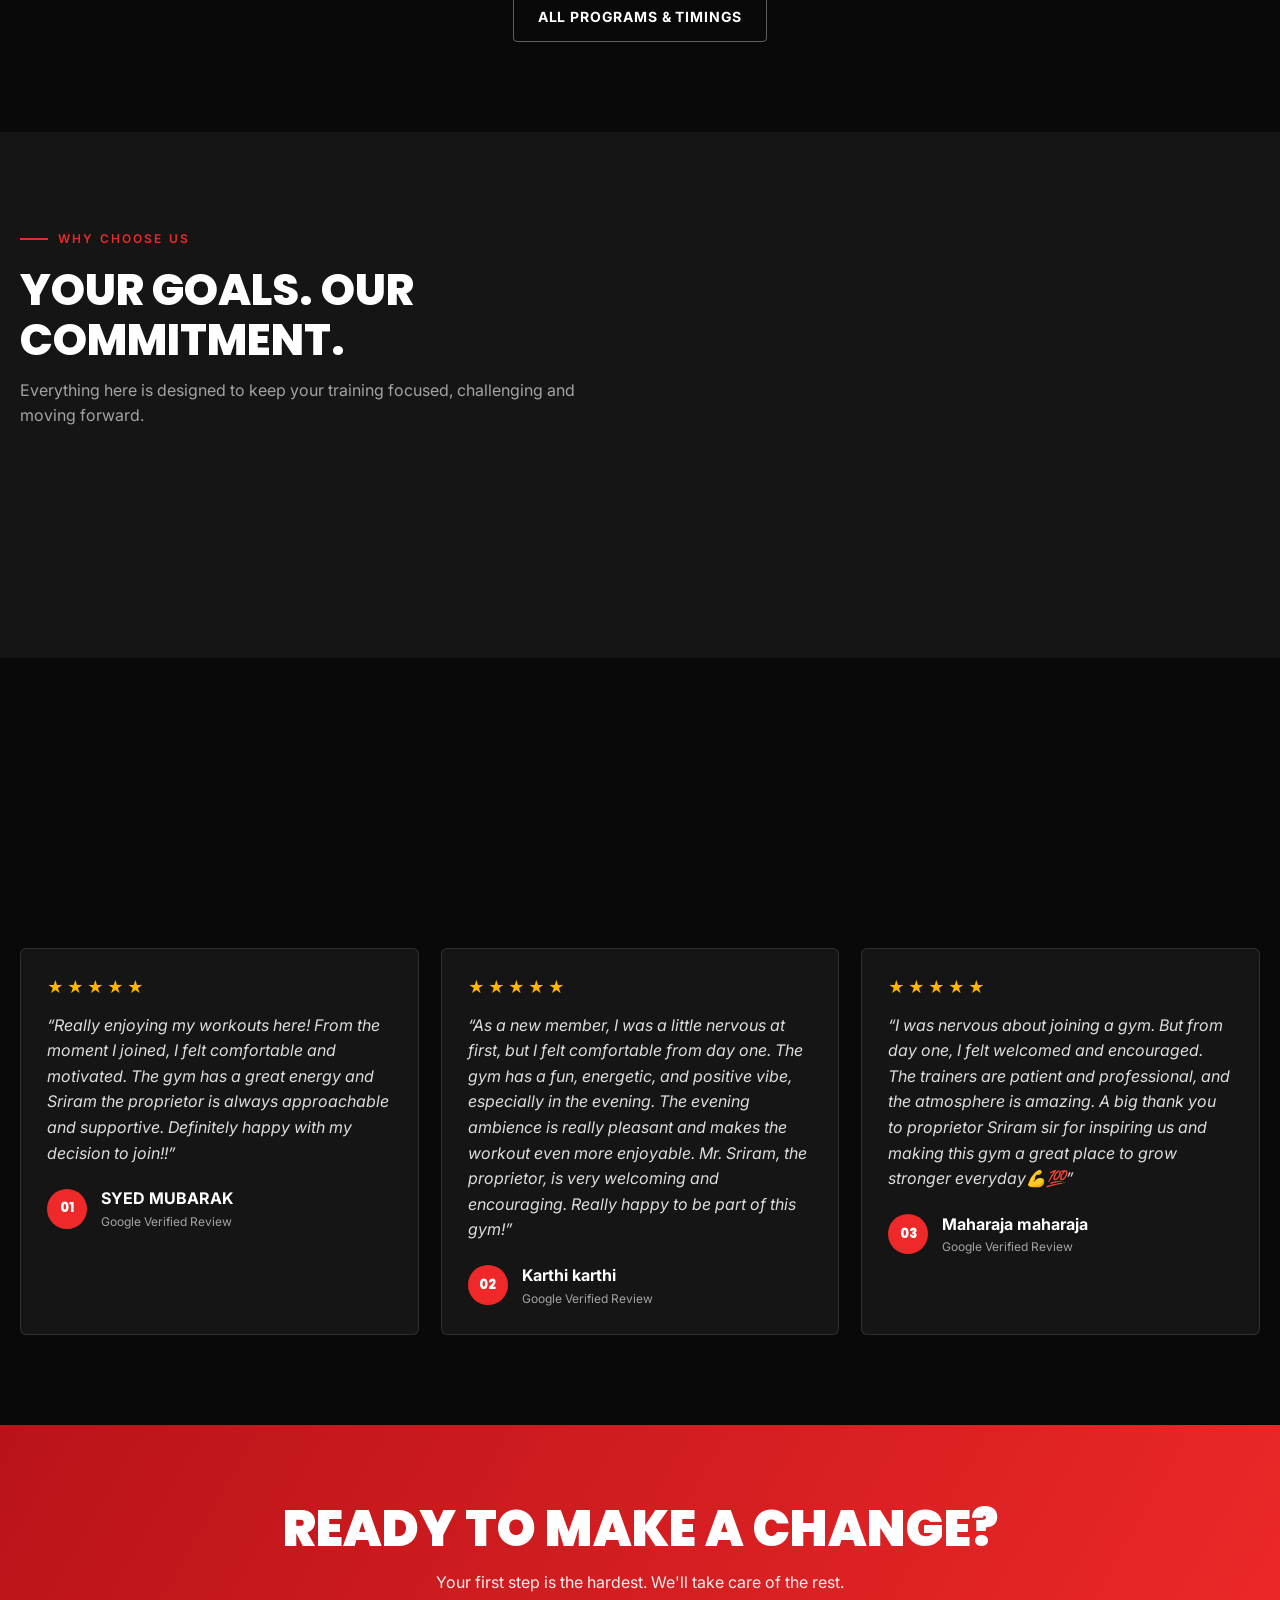
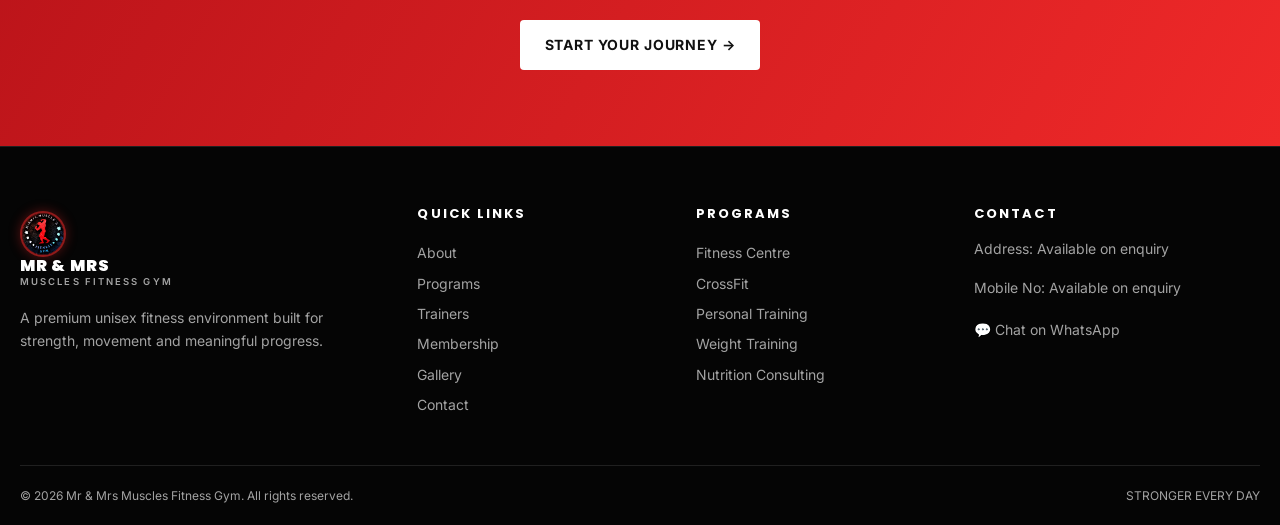
==== commit fad4513b: "Replace phone and address with placeholder captions and fix mobile contact alignment" ====
--- a/index.html
+++ b/index.html
@@ -12,7 +12,7 @@
     <link
         href="https://fonts.googleapis.com/css2?family=Inter:wght@400;500;600&family=Poppins:wght@600;700;800;900&display=swap"
         rel="stylesheet">
-    <link rel="stylesheet" href="css/style.css?v=20261118_v2">
+    <link rel="stylesheet" href="css/style.css?v=20261118_v3">
 </head>
 
 <body>
@@ -209,11 +209,10 @@
                 </div>
                 <div>
                     <h4>Contact</h4>
-                    <p>13D / 2 Sasthri Road, 11th Cross E Rd, near Sarathambal Temple, Tiruchirappalli, Tamil Nadu
-                        620017</p>
-                    <p><a href="tel:+919751345134" style="display:inline;color:inherit;">📞 +91 97513 45134</a></p><a
+                    <p>Address: Available on enquiry</p>
+                    <p>Mobile No: Available on enquiry</p><a
                         href="#"
-                        data-wa="Hi Mr & Mrs Muscles Fitness Gym! I want to enquire about membership and training.">💬
+                        data-wa="Hi Mr &amp; Mrs Muscles Fitness Gym! I want to enquire about membership and training.">💬
                         Chat on WhatsApp</a>
                 </div>
             </div>
@@ -224,7 +223,7 @@
     <button class="wa-float" data-wa="Hi Mr & Mrs Muscles Fitness Gym! I want to enquire about membership and training."
         aria-label="WhatsApp enquiry">💬</button>
 
-    <script src="js/main.js?v=20261118_v2"></script>
+    <script src="js/main.js?v=20261118_v3"></script>
 </body>
 
 </html>
--- a/css/style.css
+++ b/css/style.css
@@ -582,26 +582,39 @@
 .info-item{
   display:flex;
   gap:16px;
-  align-items:center;
+  align-items:flex-start;
   background:var(--panel);
   border:1px solid var(--line);
   border-radius:6px;
   padding:16px 18px;
   margin-bottom:12px;
+  box-sizing:border-box;
+  width:100%;
 }
 .info-item i{
   font-style:normal;
   width:44px;
   height:44px;
-  display:grid;
-  place-items:center;
+  min-width:44px;
+  display:flex;
+  align-items:center;
+  justify-content:center;
   background:rgba(239,41,41,.15);
   color:var(--red);
   border-radius:6px;
   font-size:18px;
   flex-shrink:0;
-}
-.info-item small{display:block;color:var(--muted);font-size:11px;letter-spacing:.1em;text-transform:uppercase}
+  margin-top:2px;
+}
+.info-item span{
+  display:flex;
+  flex-direction:column;
+  min-width:0;
+  flex:1;
+  word-break:break-word;
+}
+.info-item small{display:block;color:var(--muted);font-size:11px;letter-spacing:.1em;text-transform:uppercase;margin-bottom:4px}
+.info-item strong{font-size:15px;line-height:1.4;word-break:break-word}
 .map{
   margin-top:16px;
   border:1px solid var(--line);
@@ -869,7 +882,10 @@
   form{padding:22px 18px}
   form h3{font-size:22px}
   
-  .info-item{padding:14px 16px}
+  .contact-card{padding:22px 18px}
+  .info-item{padding:14px 14px;gap:12px}
+  .info-item i{width:38px;height:38px;min-width:38px;font-size:16px}
+  .info-item strong{font-size:13.5px}
   .wa-float{right:16px;bottom:16px;width:50px;height:50px;font-size:24px}
   .lb-prev{left:10px}
   .lb-next{right:10px}
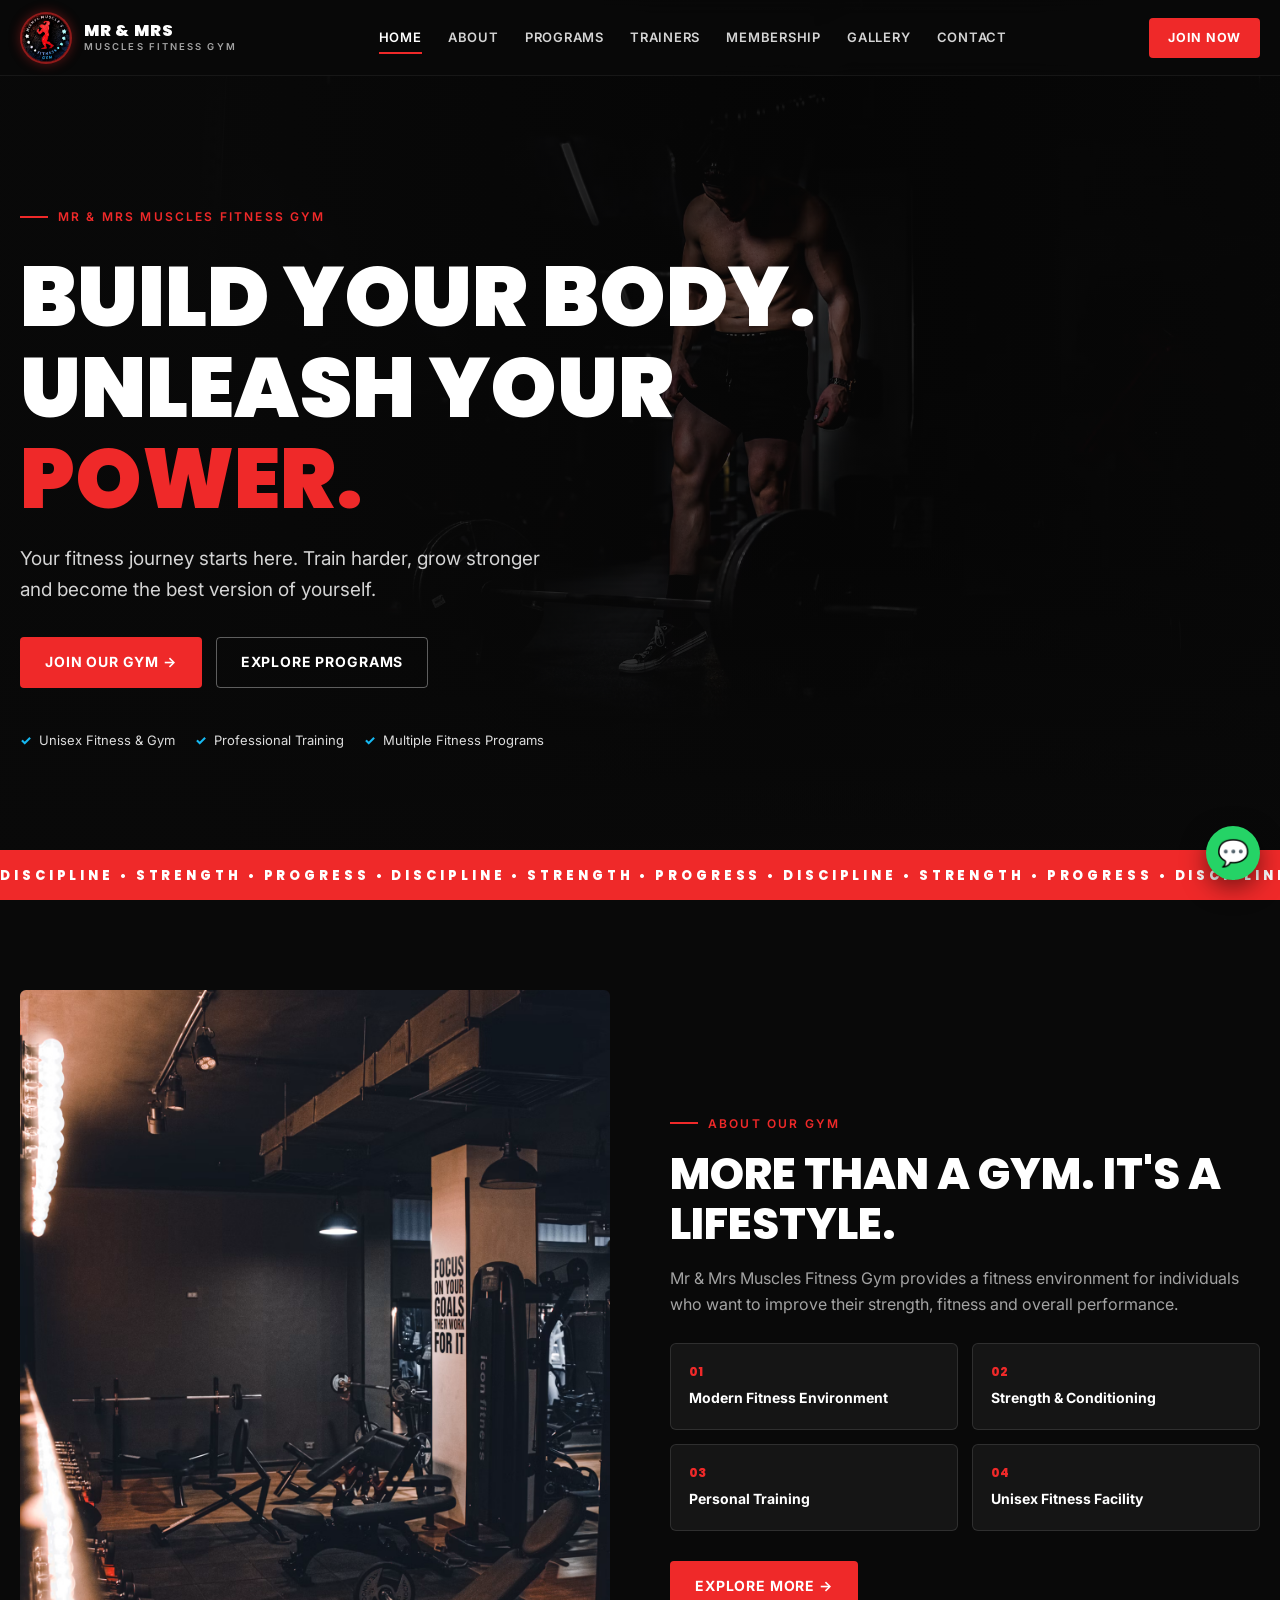
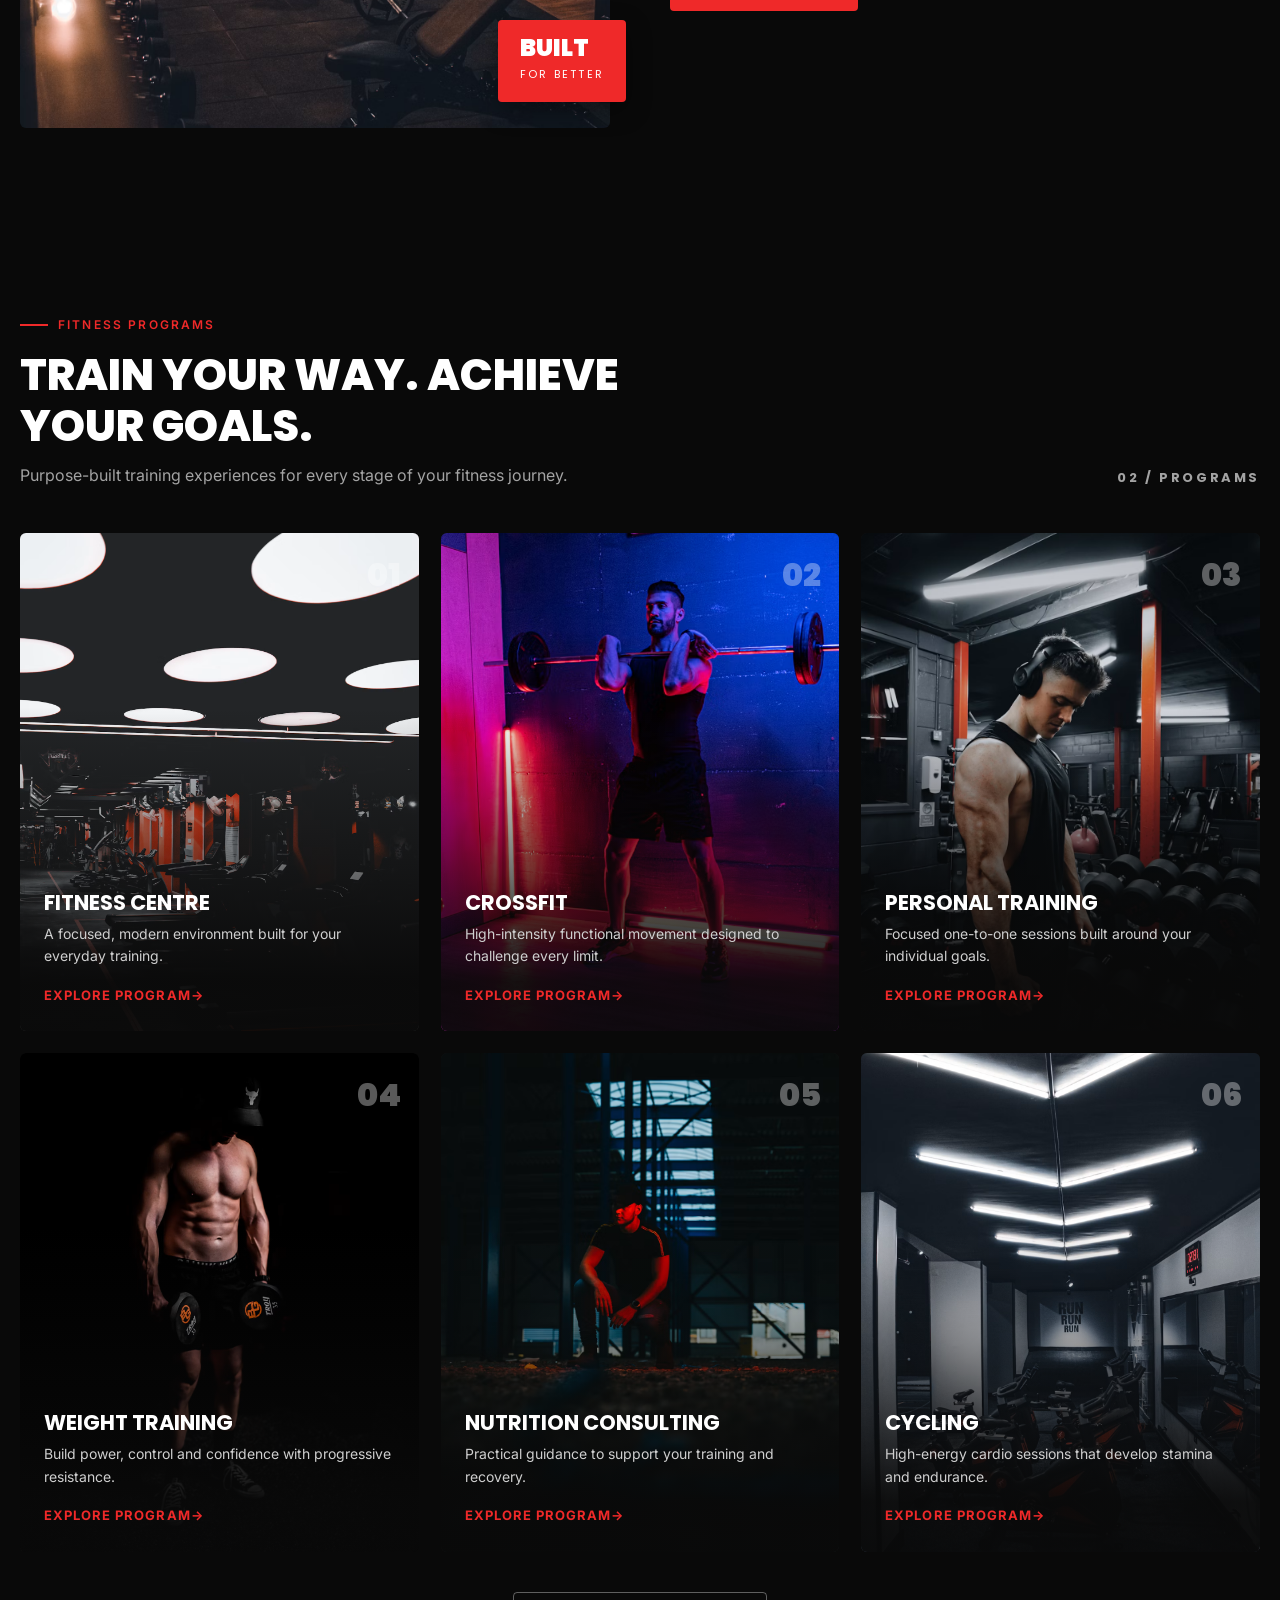
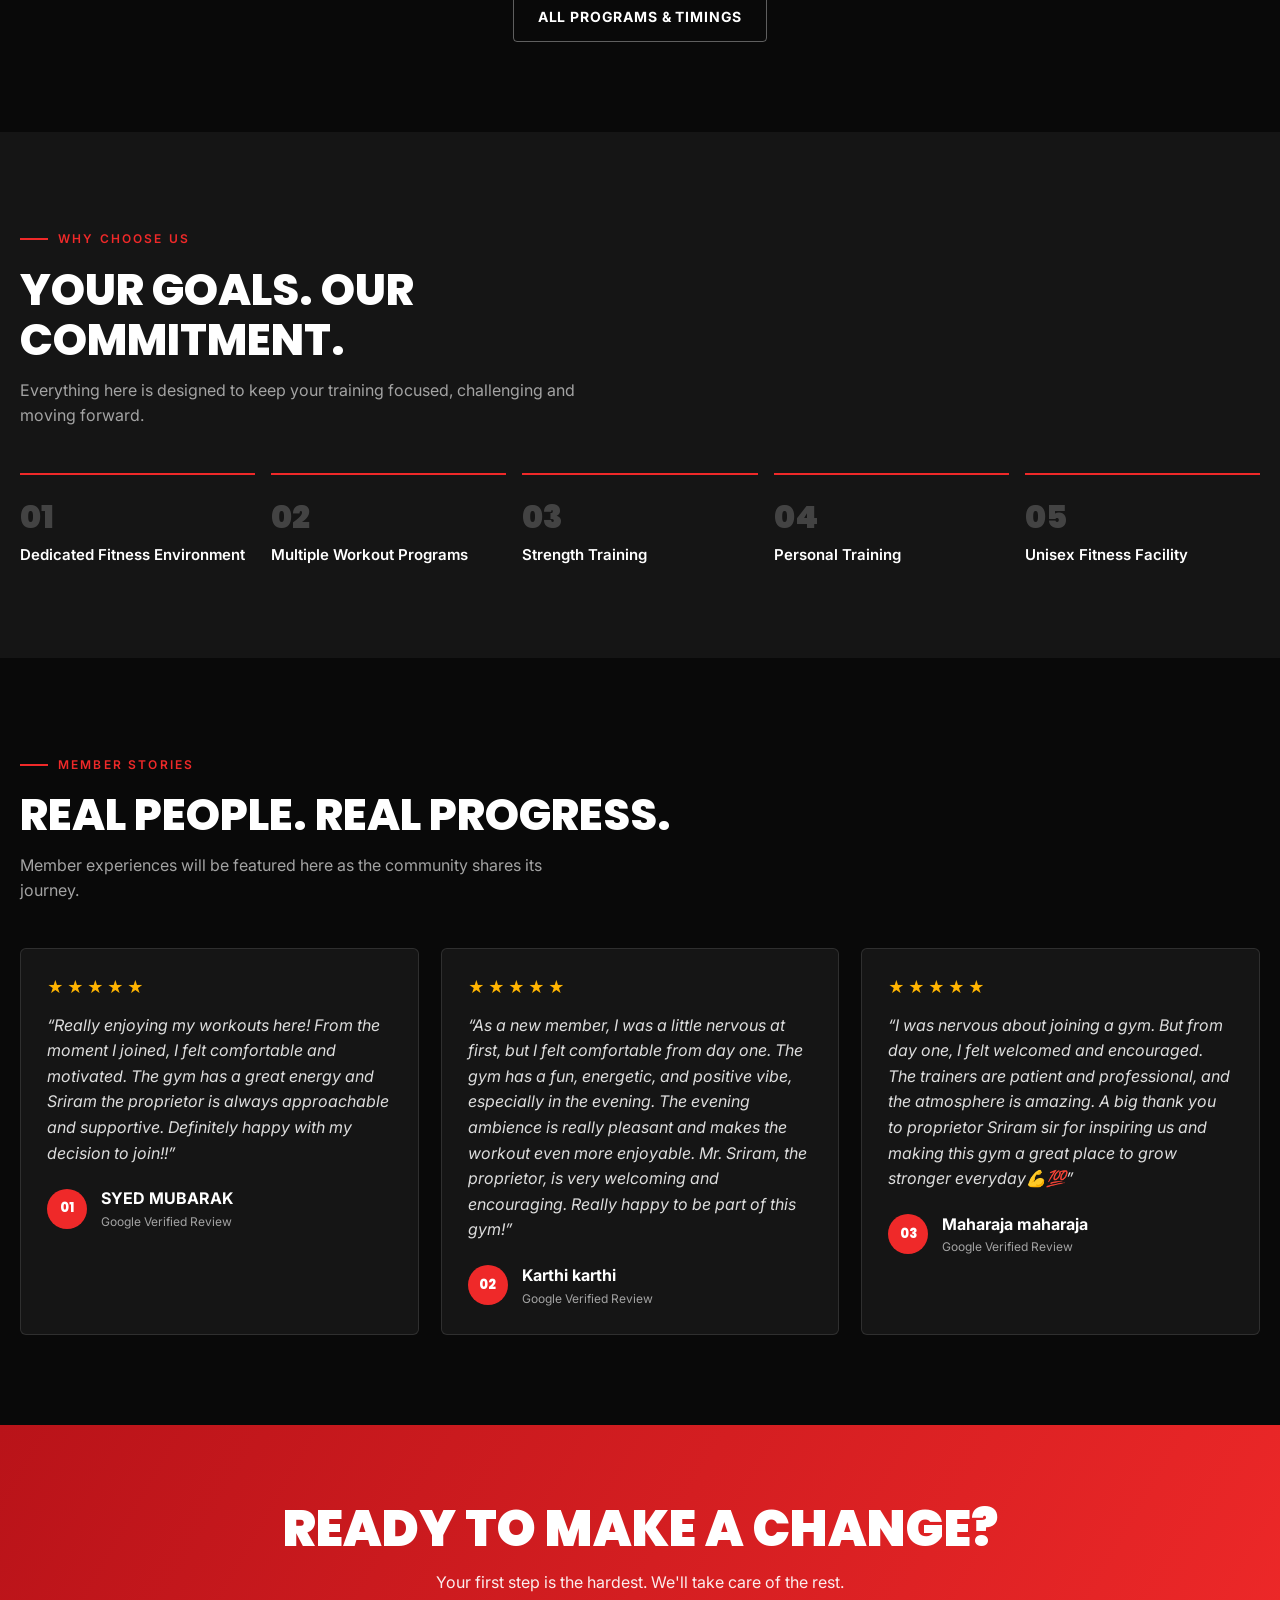
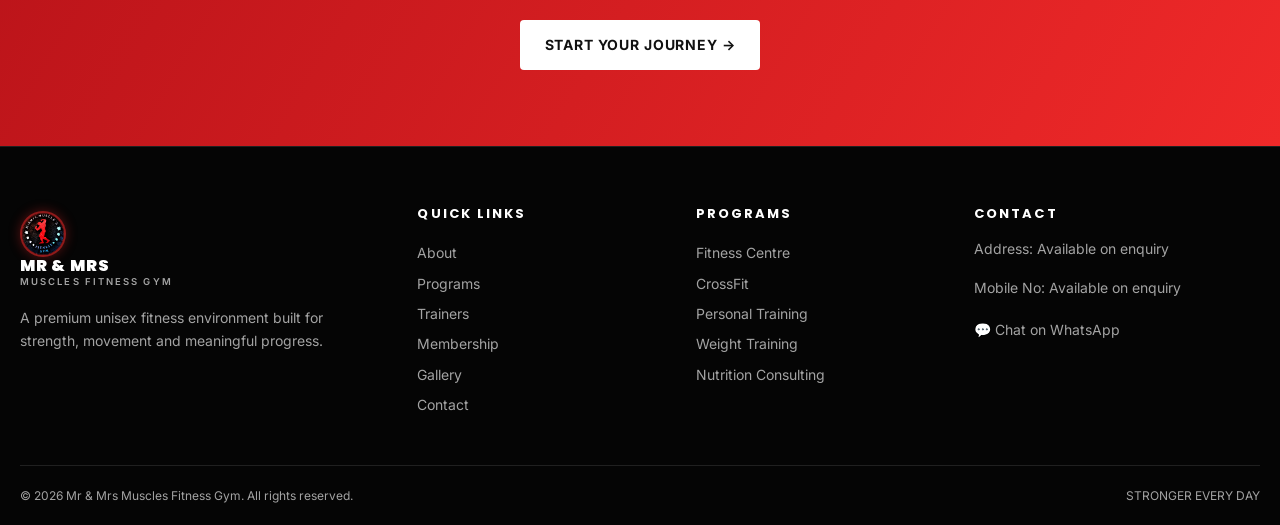
==== commit c69599d4: "Update WhatsApp direct message number to 0000000000" ====
--- a/index.html
+++ b/index.html
@@ -12,7 +12,7 @@
     <link
         href="https://fonts.googleapis.com/css2?family=Inter:wght@400;500;600&family=Poppins:wght@600;700;800;900&display=swap"
         rel="stylesheet">
-    <link rel="stylesheet" href="css/style.css?v=20261118_v3">
+    <link rel="stylesheet" href="css/style.css?v=20261119_v1">
 </head>
 
 <body>
@@ -223,7 +223,7 @@
     <button class="wa-float" data-wa="Hi Mr & Mrs Muscles Fitness Gym! I want to enquire about membership and training."
         aria-label="WhatsApp enquiry">💬</button>
 
-    <script src="js/main.js?v=20261118_v3"></script>
+    <script src="js/main.js?v=20261119_v1"></script>
 </body>
 
 </html>
